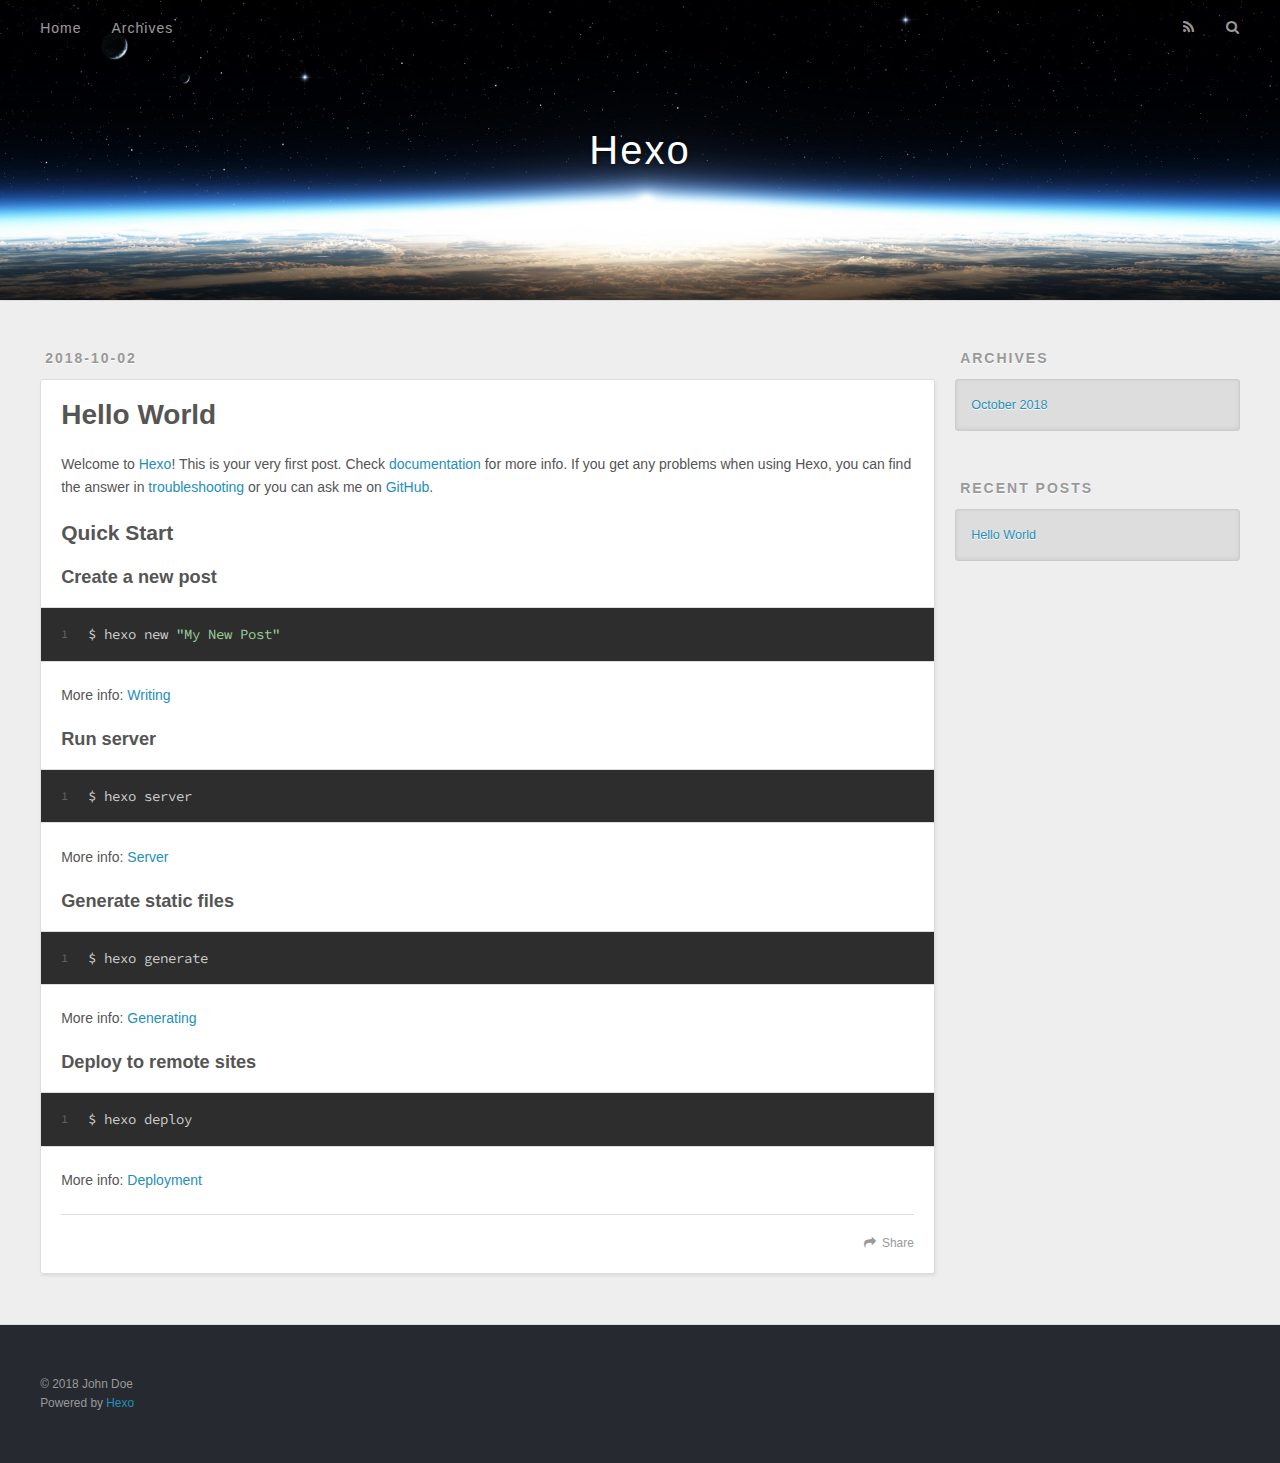
==== index.html @ 344e28cb "Site updated: 2018-10-02 11:54:28" ====
<!DOCTYPE html>
<html>
<head>
  <meta charset="utf-8">
  

  
  <title>Hexo</title>
  <meta name="viewport" content="width=device-width, initial-scale=1, maximum-scale=1">
  <meta property="og:type" content="website">
<meta property="og:title" content="Hexo">
<meta property="og:url" content="http://yoursite.com/index.html">
<meta property="og:site_name" content="Hexo">
<meta property="og:locale" content="default">
<meta name="twitter:card" content="summary">
<meta name="twitter:title" content="Hexo">
  
    <link rel="alternate" href="/atom.xml" title="Hexo" type="application/atom+xml">
  
  
    <link rel="icon" href="/favicon.png">
  
  
    <link href="//fonts.googleapis.com/css?family=Source+Code+Pro" rel="stylesheet" type="text/css">
  
  <link rel="stylesheet" href="/css/style.css">
</head>

<body>
  <div id="container">
    <div id="wrap">
      <header id="header">
  <div id="banner"></div>
  <div id="header-outer" class="outer">
    <div id="header-title" class="inner">
      <h1 id="logo-wrap">
        <a href="/" id="logo">Hexo</a>
      </h1>
      
    </div>
    <div id="header-inner" class="inner">
      <nav id="main-nav">
        <a id="main-nav-toggle" class="nav-icon"></a>
        
          <a class="main-nav-link" href="/">Home</a>
        
          <a class="main-nav-link" href="/archives">Archives</a>
        
      </nav>
      <nav id="sub-nav">
        
          <a id="nav-rss-link" class="nav-icon" href="/atom.xml" title="RSS Feed"></a>
        
        <a id="nav-search-btn" class="nav-icon" title="Search"></a>
      </nav>
      <div id="search-form-wrap">
        <form action="//google.com/search" method="get" accept-charset="UTF-8" class="search-form"><input type="search" name="q" class="search-form-input" placeholder="Search"><button type="submit" class="search-form-submit">&#xF002;</button><input type="hidden" name="sitesearch" value="http://yoursite.com"></form>
      </div>
    </div>
  </div>
</header>
      <div class="outer">
        <section id="main">
  
    <article id="post-hello-world" class="article article-type-post" itemscope itemprop="blogPost">
  <div class="article-meta">
    <a href="/2018/10/02/hello-world/" class="article-date">
  <time datetime="2018-10-02T03:24:22.651Z" itemprop="datePublished">2018-10-02</time>
</a>
    
  </div>
  <div class="article-inner">
    
    
      <header class="article-header">
        
  
    <h1 itemprop="name">
      <a class="article-title" href="/2018/10/02/hello-world/">Hello World</a>
    </h1>
  

      </header>
    
    <div class="article-entry" itemprop="articleBody">
      
        <p>Welcome to <a href="https://hexo.io/" target="_blank" rel="noopener">Hexo</a>! This is your very first post. Check <a href="https://hexo.io/docs/" target="_blank" rel="noopener">documentation</a> for more info. If you get any problems when using Hexo, you can find the answer in <a href="https://hexo.io/docs/troubleshooting.html" target="_blank" rel="noopener">troubleshooting</a> or you can ask me on <a href="https://github.com/hexojs/hexo/issues" target="_blank" rel="noopener">GitHub</a>.</p>
<h2 id="Quick-Start"><a href="#Quick-Start" class="headerlink" title="Quick Start"></a>Quick Start</h2><h3 id="Create-a-new-post"><a href="#Create-a-new-post" class="headerlink" title="Create a new post"></a>Create a new post</h3><figure class="highlight bash"><table><tr><td class="gutter"><pre><span class="line">1</span><br></pre></td><td class="code"><pre><span class="line">$ hexo new <span class="string">"My New Post"</span></span><br></pre></td></tr></table></figure>
<p>More info: <a href="https://hexo.io/docs/writing.html" target="_blank" rel="noopener">Writing</a></p>
<h3 id="Run-server"><a href="#Run-server" class="headerlink" title="Run server"></a>Run server</h3><figure class="highlight bash"><table><tr><td class="gutter"><pre><span class="line">1</span><br></pre></td><td class="code"><pre><span class="line">$ hexo server</span><br></pre></td></tr></table></figure>
<p>More info: <a href="https://hexo.io/docs/server.html" target="_blank" rel="noopener">Server</a></p>
<h3 id="Generate-static-files"><a href="#Generate-static-files" class="headerlink" title="Generate static files"></a>Generate static files</h3><figure class="highlight bash"><table><tr><td class="gutter"><pre><span class="line">1</span><br></pre></td><td class="code"><pre><span class="line">$ hexo generate</span><br></pre></td></tr></table></figure>
<p>More info: <a href="https://hexo.io/docs/generating.html" target="_blank" rel="noopener">Generating</a></p>
<h3 id="Deploy-to-remote-sites"><a href="#Deploy-to-remote-sites" class="headerlink" title="Deploy to remote sites"></a>Deploy to remote sites</h3><figure class="highlight bash"><table><tr><td class="gutter"><pre><span class="line">1</span><br></pre></td><td class="code"><pre><span class="line">$ hexo deploy</span><br></pre></td></tr></table></figure>
<p>More info: <a href="https://hexo.io/docs/deployment.html" target="_blank" rel="noopener">Deployment</a></p>

      
    </div>
    <footer class="article-footer">
      <a data-url="http://yoursite.com/2018/10/02/hello-world/" data-id="cjmr5vf3l0000oovmh909tl4h" class="article-share-link">Share</a>
      
      
    </footer>
  </div>
  
</article>


  


</section>
        
          <aside id="sidebar">
  
    

  
    

  
    
  
    
  <div class="widget-wrap">
    <h3 class="widget-title">Archives</h3>
    <div class="widget">
      <ul class="archive-list"><li class="archive-list-item"><a class="archive-list-link" href="/archives/2018/10/">October 2018</a></li></ul>
    </div>
  </div>


  
    
  <div class="widget-wrap">
    <h3 class="widget-title">Recent Posts</h3>
    <div class="widget">
      <ul>
        
          <li>
            <a href="/2018/10/02/hello-world/">Hello World</a>
          </li>
        
      </ul>
    </div>
  </div>

  
</aside>
        
      </div>
      <footer id="footer">
  
  <div class="outer">
    <div id="footer-info" class="inner">
      &copy; 2018 John Doe<br>
      Powered by <a href="http://hexo.io/" target="_blank">Hexo</a>
    </div>
  </div>
</footer>
    </div>
    <nav id="mobile-nav">
  
    <a href="/" class="mobile-nav-link">Home</a>
  
    <a href="/archives" class="mobile-nav-link">Archives</a>
  
</nav>
    

<script src="//ajax.googleapis.com/ajax/libs/jquery/2.0.3/jquery.min.js"></script>


  <link rel="stylesheet" href="/fancybox/jquery.fancybox.css">
  <script src="/fancybox/jquery.fancybox.pack.js"></script>


<script src="/js/script.js"></script>



  </div>
</body>
</html>
---- css/style.css ----
body {
  width: 100%;
}
body:before,
body:after {
  content: "";
  display: table;
}
body:after {
  clear: both;
}
html,
body,
div,
span,
applet,
object,
iframe,
h1,
h2,
h3,
h4,
h5,
h6,
p,
blockquote,
pre,
a,
abbr,
acronym,
address,
big,
cite,
code,
del,
dfn,
em,
img,
ins,
kbd,
q,
s,
samp,
small,
strike,
strong,
sub,
sup,
tt,
var,
dl,
dt,
dd,
ol,
ul,
li,
fieldset,
form,
label,
legend,
table,
caption,
tbody,
tfoot,
thead,
tr,
th,
td {
  margin: 0;
  padding: 0;
  border: 0;
  outline: 0;
  font-weight: inherit;
  font-style: inherit;
  font-family: inherit;
  font-size: 100%;
  vertical-align: baseline;
}
body {
  line-height: 1;
  color: #000;
  background: #fff;
}
ol,
ul {
  list-style: none;
}
table {
  border-collapse: separate;
  border-spacing: 0;
  vertical-align: middle;
}
caption,
th,
td {
  text-align: left;
  font-weight: normal;
  vertical-align: middle;
}
a img {
  border: none;
}
input,
button {
  margin: 0;
  padding: 0;
}
input::-moz-focus-inner,
button::-moz-focus-inner {
  border: 0;
  padding: 0;
}
@font-face {
  font-family: FontAwesome;
  font-style: normal;
  font-weight: normal;
  src: url("fonts/fontawesome-webfont.eot?v=#4.0.3");
  src: url("fonts/fontawesome-webfont.eot?#iefix&v=#4.0.3") format("embedded-opentype"), url("fonts/fontawesome-webfont.woff?v=#4.0.3") format("woff"), url("fonts/fontawesome-webfont.ttf?v=#4.0.3") format("truetype"), url("fonts/fontawesome-webfont.svg#fontawesomeregular?v=#4.0.3") format("svg");
}
html,
body,
#container {
  height: 100%;
}
body {
  background: #eee;
  font: 14px -apple-system, BlinkMacSystemFont, "Segoe UI", "Roboto", "Oxygen", "Ubuntu", "Cantarell", "Fira Sans", "Droid Sans", "Helvetica Neue", sans-serif;
  -webkit-text-size-adjust: 100%;
}
.outer {
  max-width: 1220px;
  margin: 0 auto;
  padding: 0 20px;
}
.outer:before,
.outer:after {
  content: "";
  display: table;
}
.outer:after {
  clear: both;
}
.inner {
  display: inline;
  float: left;
  width: 98.33333333333333%;
  margin: 0 0.833333333333333%;
}
.left,
.alignleft {
  float: left;
}
.right,
.alignright {
  float: right;
}
.clear {
  clear: both;
}
#container {
  position: relative;
}
.mobile-nav-on {
  overflow: hidden;
}
#wrap {
  height: 100%;
  width: 100%;
  position: absolute;
  top: 0;
  left: 0;
  -webkit-transition: 0.2s ease-out;
  -moz-transition: 0.2s ease-out;
  -ms-transition: 0.2s ease-out;
  transition: 0.2s ease-out;
  z-index: 1;
  background: #eee;
}
.mobile-nav-on #wrap {
  left: 280px;
}
@media screen and (min-width: 768px) {
  #main {
    display: inline;
    float: left;
    width: 73.33333333333333%;
    margin: 0 0.833333333333333%;
  }
}
.article-date,
.article-category-link,
.archive-year,
.widget-title {
  text-decoration: none;
  text-transform: uppercase;
  letter-spacing: 2px;
  color: #999;
  margin-bottom: 1em;
  margin-left: 5px;
  line-height: 1em;
  text-shadow: 0 1px #fff;
  font-weight: bold;
}
.article-inner,
.archive-article-inner {
  background: #fff;
  -webkit-box-shadow: 1px 2px 3px #ddd;
  box-shadow: 1px 2px 3px #ddd;
  border: 1px solid #ddd;
  border-radius: 3px;
}
.article-entry h1,
.widget h1 {
  font-size: 2em;
}
.article-entry h2,
.widget h2 {
  font-size: 1.5em;
}
.article-entry h3,
.widget h3 {
  font-size: 1.3em;
}
.article-entry h4,
.widget h4 {
  font-size: 1.2em;
}
.article-entry h5,
.widget h5 {
  font-size: 1em;
}
.article-entry h6,
.widget h6 {
  font-size: 1em;
  color: #999;
}
.article-entry hr,
.widget hr {
  border: 1px dashed #ddd;
}
.article-entry strong,
.widget strong {
  font-weight: bold;
}
.article-entry em,
.widget em,
.article-entry cite,
.widget cite {
  font-style: italic;
}
.article-entry sup,
.widget sup,
.article-entry sub,
.widget sub {
  font-size: 0.75em;
  line-height: 0;
  position: relative;
  vertical-align: baseline;
}
.article-entry sup,
.widget sup {
  top: -0.5em;
}
.article-entry sub,
.widget sub {
  bottom: -0.2em;
}
.article-entry small,
.widget small {
  font-size: 0.85em;
}
.article-entry acronym,
.widget acronym,
.article-entry abbr,
.widget abbr {
  border-bottom: 1px dotted;
}
.article-entry ul,
.widget ul,
.article-entry ol,
.widget ol,
.article-entry dl,
.widget dl {
  margin: 0 20px;
  line-height: 1.6em;
}
.article-entry ul ul,
.widget ul ul,
.article-entry ol ul,
.widget ol ul,
.article-entry ul ol,
.widget ul ol,
.article-entry ol ol,
.widget ol ol {
  margin-top: 0;
  margin-bottom: 0;
}
.article-entry ul,
.widget ul {
  list-style: disc;
}
.article-entry ol,
.widget ol {
  list-style: decimal;
}
.article-entry dt,
.widget dt {
  font-weight: bold;
}
#header {
  height: 300px;
  position: relative;
  border-bottom: 1px solid #ddd;
}
#header:before,
#header:after {
  content: "";
  position: absolute;
  left: 0;
  right: 0;
  height: 40px;
}
#header:before {
  top: 0;
  background: -webkit-linear-gradient(rgba(0,0,0,0.2), transparent);
  background: -moz-linear-gradient(rgba(0,0,0,0.2), transparent);
  background: -ms-linear-gradient(rgba(0,0,0,0.2), transparent);
  background: linear-gradient(rgba(0,0,0,0.2), transparent);
}
#header:after {
  bottom: 0;
  background: -webkit-linear-gradient(transparent, rgba(0,0,0,0.2));
  background: -moz-linear-gradient(transparent, rgba(0,0,0,0.2));
  background: -ms-linear-gradient(transparent, rgba(0,0,0,0.2));
  background: linear-gradient(transparent, rgba(0,0,0,0.2));
}
#header-outer {
  height: 100%;
  position: relative;
}
#header-inner {
  position: relative;
  overflow: hidden;
}
#banner {
  position: absolute;
  top: 0;
  left: 0;
  width: 100%;
  height: 100%;
  background: url("images/banner.jpg") center #000;
  -webkit-background-size: cover;
  -moz-background-size: cover;
  background-size: cover;
  z-index: -1;
}
#header-title {
  text-align: center;
  height: 40px;
  position: absolute;
  top: 50%;
  left: 0;
  margin-top: -20px;
}
#logo,
#subtitle {
  text-decoration: none;
  color: #fff;
  font-weight: 300;
  text-shadow: 0 1px 4px rgba(0,0,0,0.3);
}
#logo {
  font-size: 40px;
  line-height: 40px;
  letter-spacing: 2px;
}
#subtitle {
  font-size: 16px;
  line-height: 16px;
  letter-spacing: 1px;
}
#subtitle-wrap {
  margin-top: 16px;
}
#main-nav {
  float: left;
  margin-left: -15px;
}
.nav-icon,
.main-nav-link {
  float: left;
  color: #fff;
  opacity: 0.6;
  text-decoration: none;
  text-shadow: 0 1px rgba(0,0,0,0.2);
  -webkit-transition: opacity 0.2s;
  -moz-transition: opacity 0.2s;
  -ms-transition: opacity 0.2s;
  transition: opacity 0.2s;
  display: block;
  padding: 20px 15px;
}
.nav-icon:hover,
.main-nav-link:hover {
  opacity: 1;
}
.nav-icon {
  font-family: FontAwesome;
  text-align: center;
  font-size: 14px;
  width: 14px;
  height: 14px;
  padding: 20px 15px;
  position: relative;
  cursor: pointer;
}
.main-nav-link {
  font-weight: 300;
  letter-spacing: 1px;
}
@media screen and (max-width: 479px) {
  .main-nav-link {
    display: none;
  }
}
#main-nav-toggle {
  display: none;
}
#main-nav-toggle:before {
  content: "\f0c9";
}
@media screen and (max-width: 479px) {
  #main-nav-toggle {
    display: block;
  }
}
#sub-nav {
  float: right;
  margin-right: -15px;
}
#nav-rss-link:before {
  content: "\f09e";
}
#nav-search-btn:before {
  content: "\f002";
}
#search-form-wrap {
  position: absolute;
  top: 15px;
  width: 150px;
  height: 30px;
  right: -150px;
  opacity: 0;
  -webkit-transition: 0.2s ease-out;
  -moz-transition: 0.2s ease-out;
  -ms-transition: 0.2s ease-out;
  transition: 0.2s ease-out;
}
#search-form-wrap.on {
  opacity: 1;
  right: 0;
}
@media screen and (max-width: 479px) {
  #search-form-wrap {
    width: 100%;
    right: -100%;
  }
}
.search-form {
  position: absolute;
  top: 0;
  left: 0;
  right: 0;
  background: #fff;
  padding: 5px 15px;
  border-radius: 15px;
  -webkit-box-shadow: 0 0 10px rgba(0,0,0,0.3);
  box-shadow: 0 0 10px rgba(0,0,0,0.3);
}
.search-form-input {
  border: none;
  background: none;
  color: #555;
  width: 100%;
  font: 13px -apple-system, BlinkMacSystemFont, "Segoe UI", "Roboto", "Oxygen", "Ubuntu", "Cantarell", "Fira Sans", "Droid Sans", "Helvetica Neue", sans-serif;
  outline: none;
}
.search-form-input::-webkit-search-results-decoration,
.search-form-input::-webkit-search-cancel-button {
  -webkit-appearance: none;
}
.search-form-submit {
  position: absolute;
  top: 50%;
  right: 10px;
  margin-top: -7px;
  font: 13px FontAwesome;
  border: none;
  background: none;
  color: #bbb;
  cursor: pointer;
}
.search-form-submit:hover,
.search-form-submit:focus {
  color: #777;
}
.article {
  margin: 50px 0;
}
.article-inner {
  overflow: hidden;
}
.article-meta:before,
.article-meta:after {
  content: "";
  display: table;
}
.article-meta:after {
  clear: both;
}
.article-date {
  float: left;
}
.article-category {
  float: left;
  line-height: 1em;
  color: #ccc;
  text-shadow: 0 1px #fff;
  margin-left: 8px;
}
.article-category:before {
  content: "\2022";
}
.article-category-link {
  margin: 0 12px 1em;
}
.article-header {
  padding: 20px 20px 0;
}
.article-title {
  text-decoration: none;
  font-size: 2em;
  font-weight: bold;
  color: #555;
  line-height: 1.1em;
  -webkit-transition: color 0.2s;
  -moz-transition: color 0.2s;
  -ms-transition: color 0.2s;
  transition: color 0.2s;
}
a.article-title:hover {
  color: #258fb8;
}
.article-entry {
  color: #555;
  padding: 0 20px;
}
.article-entry:before,
.article-entry:after {
  content: "";
  display: table;
}
.article-entry:after {
  clear: both;
}
.article-entry p,
.article-entry table {
  line-height: 1.6em;
  margin: 1.6em 0;
}
.article-entry h1,
.article-entry h2,
.article-entry h3,
.article-entry h4,
.article-entry h5,
.article-entry h6 {
  font-weight: bold;
}
.article-entry h1,
.article-entry h2,
.article-entry h3,
.article-entry h4,
.article-entry h5,
.article-entry h6 {
  line-height: 1.1em;
  margin: 1.1em 0;
}
.article-entry a {
  color: #258fb8;
  text-decoration: none;
}
.article-entry a:hover {
  text-decoration: underline;
}
.article-entry ul,
.article-entry ol,
.article-entry dl {
  margin-top: 1.6em;
  margin-bottom: 1.6em;
}
.article-entry img,
.article-entry video {
  max-width: 100%;
  height: auto;
  display: block;
  margin: auto;
}
.article-entry iframe {
  border: none;
}
.article-entry table {
  width: 100%;
  border-collapse: collapse;
  border-spacing: 0;
}
.article-entry th {
  font-weight: bold;
  border-bottom: 3px solid #ddd;
  padding-bottom: 0.5em;
}
.article-entry td {
  border-bottom: 1px solid #ddd;
  padding: 10px 0;
}
.article-entry blockquote {
  font-family: Georgia, "Times New Roman", serif;
  font-size: 1.4em;
  margin: 1.6em 20px;
  text-align: center;
}
.article-entry blockquote footer {
  font-size: 14px;
  margin: 1.6em 0;
  font-family: -apple-system, BlinkMacSystemFont, "Segoe UI", "Roboto", "Oxygen", "Ubuntu", "Cantarell", "Fira Sans", "Droid Sans", "Helvetica Neue", sans-serif;
}
.article-entry blockquote footer cite:before {
  content: "—";
  padding: 0 0.5em;
}
.article-entry .pullquote {
  text-align: left;
  width: 45%;
  margin: 0;
}
.article-entry .pullquote.left {
  margin-left: 0.5em;
  margin-right: 1em;
}
.article-entry .pullquote.right {
  margin-right: 0.5em;
  margin-left: 1em;
}
.article-entry .caption {
  color: #999;
  display: block;
  font-size: 0.9em;
  margin-top: 0.5em;
  position: relative;
  text-align: center;
}
.article-entry .video-container {
  position: relative;
  padding-top: 56.25%;
  height: 0;
  overflow: hidden;
}
.article-entry .video-container iframe,
.article-entry .video-container object,
.article-entry .video-container embed {
  position: absolute;
  top: 0;
  left: 0;
  width: 100%;
  height: 100%;
  margin-top: 0;
}
.article-more-link a {
  display: inline-block;
  line-height: 1em;
  padding: 6px 15px;
  border-radius: 15px;
  background: #eee;
  color: #999;
  text-shadow: 0 1px #fff;
  text-decoration: none;
}
.article-more-link a:hover {
  background: #258fb8;
  color: #fff;
  text-decoration: none;
  text-shadow: 0 1px #1e7293;
}
.article-footer {
  font-size: 0.85em;
  line-height: 1.6em;
  border-top: 1px solid #ddd;
  padding-top: 1.6em;
  margin: 0 20px 20px;
}
.article-footer:before,
.article-footer:after {
  content: "";
  display: table;
}
.article-footer:after {
  clear: both;
}
.article-footer a {
  color: #999;
  text-decoration: none;
}
.article-footer a:hover {
  color: #555;
}
.article-tag-list-item {
  float: left;
  margin-right: 10px;
}
.article-tag-list-link:before {
  content: "#";
}
.article-comment-link {
  float: right;
}
.article-comment-link:before {
  content: "\f075";
  font-family: FontAwesome;
  padding-right: 8px;
}
.article-share-link {
  cursor: pointer;
  float: right;
  margin-left: 20px;
}
.article-share-link:before {
  content: "\f064";
  font-family: FontAwesome;
  padding-right: 6px;
}
#article-nav {
  position: relative;
}
#article-nav:before,
#article-nav:after {
  content: "";
  display: table;
}
#article-nav:after {
  clear: both;
}
@media screen and (min-width: 768px) {
  #article-nav {
    margin: 50px 0;
  }
  #article-nav:before {
    width: 8px;
    height: 8px;
    position: absolute;
    top: 50%;
    left: 50%;
    margin-top: -4px;
    margin-left: -4px;
    content: "";
    border-radius: 50%;
    background: #ddd;
    -webkit-box-shadow: 0 1px 2px #fff;
    box-shadow: 0 1px 2px #fff;
  }
}
.article-nav-link-wrap {
  text-decoration: none;
  text-shadow: 0 1px #fff;
  color: #999;
  -webkit-box-sizing: border-box;
  -moz-box-sizing: border-box;
  box-sizing: border-box;
  margin-top: 50px;
  text-align: center;
  display: block;
}
.article-nav-link-wrap:hover {
  color: #555;
}
@media screen and (min-width: 768px) {
  .article-nav-link-wrap {
    width: 50%;
    margin-top: 0;
  }
}
@media screen and (min-width: 768px) {
  #article-nav-newer {
    float: left;
    text-align: right;
    padding-right: 20px;
  }
}
@media screen and (min-width: 768px) {
  #article-nav-older {
    float: right;
    text-align: left;
    padding-left: 20px;
  }
}
.article-nav-caption {
  text-transform: uppercase;
  letter-spacing: 2px;
  color: #ddd;
  line-height: 1em;
  font-weight: bold;
}
#article-nav-newer .article-nav-caption {
  margin-right: -2px;
}
.article-nav-title {
  font-size: 0.85em;
  line-height: 1.6em;
  margin-top: 0.5em;
}
.article-share-box {
  position: absolute;
  display: none;
  background: #fff;
  -webkit-box-shadow: 1px 2px 10px rgba(0,0,0,0.2);
  box-shadow: 1px 2px 10px rgba(0,0,0,0.2);
  border-radius: 3px;
  margin-left: -145px;
  overflow: hidden;
  z-index: 1;
}
.article-share-box.on {
  display: block;
}
.article-share-input {
  width: 100%;
  background: none;
  -webkit-box-sizing: border-box;
  -moz-box-sizing: border-box;
  box-sizing: border-box;
  font: 14px -apple-system, BlinkMacSystemFont, "Segoe UI", "Roboto", "Oxygen", "Ubuntu", "Cantarell", "Fira Sans", "Droid Sans", "Helvetica Neue", sans-serif;
  padding: 0 15px;
  color: #555;
  outline: none;
  border: 1px solid #ddd;
  border-radius: 3px 3px 0 0;
  height: 36px;
  line-height: 36px;
}
.article-share-links {
  background: #eee;
}
.article-share-links:before,
.article-share-links:after {
  content: "";
  display: table;
}
.article-share-links:after {
  clear: both;
}
.article-share-twitter,
.article-share-facebook,
.article-share-pinterest,
.article-share-google {
  width: 50px;
  height: 36px;
  display: block;
  float: left;
  position: relative;
  color: #999;
  text-shadow: 0 1px #fff;
}
.article-share-twitter:before,
.article-share-facebook:before,
.article-share-pinterest:before,
.article-share-google:before {
  font-size: 20px;
  font-family: FontAwesome;
  width: 20px;
  height: 20px;
  position: absolute;
  top: 50%;
  left: 50%;
  margin-top: -10px;
  margin-left: -10px;
  text-align: center;
}
.article-share-twitter:hover,
.article-share-facebook:hover,
.article-share-pinterest:hover,
.article-share-google:hover {
  color: #fff;
}
.article-share-twitter:before {
  content: "\f099";
}
.article-share-twitter:hover {
  background: #00aced;
  text-shadow: 0 1px #008abe;
}
.article-share-facebook:before {
  content: "\f09a";
}
.article-share-facebook:hover {
  background: #3b5998;
  text-shadow: 0 1px #2f477a;
}
.article-share-pinterest:before {
  content: "\f0d2";
}
.article-share-pinterest:hover {
  background: #cb2027;
  text-shadow: 0 1px #a21a1f;
}
.article-share-google:before {
  content: "\f0d5";
}
.article-share-google:hover {
  background: #dd4b39;
  text-shadow: 0 1px #be3221;
}
.article-gallery {
  background: #000;
  position: relative;
}
.article-gallery-photos {
  position: relative;
  overflow: hidden;
}
.article-gallery-img {
  display: none;
  max-width: 100%;
}
.article-gallery-img:first-child {
  display: block;
}
.article-gallery-img.loaded {
  position: absolute;
  display: block;
}
.article-gallery-img img {
  display: block;
  max-width: 100%;
  margin: 0 auto;
}
#comments {
  background: #fff;
  -webkit-box-shadow: 1px 2px 3px #ddd;
  box-shadow: 1px 2px 3px #ddd;
  padding: 20px;
  border: 1px solid #ddd;
  border-radius: 3px;
  margin: 50px 0;
}
#comments a {
  color: #258fb8;
}
.archives-wrap {
  margin: 50px 0;
}
.archives:before,
.archives:after {
  content: "";
  display: table;
}
.archives:after {
  clear: both;
}
.archive-year-wrap {
  margin-bottom: 1em;
}
.archives {
  -webkit-column-gap: 10px;
  -moz-column-gap: 10px;
  column-gap: 10px;
}
@media screen and (min-width: 480px) and (max-width: 767px) {
  .archives {
    -webkit-column-count: 2;
    -moz-column-count: 2;
    column-count: 2;
  }
}
@media screen and (min-width: 768px) {
  .archives {
    -webkit-column-count: 3;
    -moz-column-count: 3;
    column-count: 3;
  }
}
.archive-article {
  -webkit-column-break-inside: avoid;
  page-break-inside: avoid;
  overflow: hidden;
  break-inside: avoid-column;
}
.archive-article-inner {
  padding: 10px;
  margin-bottom: 15px;
}
.archive-article-title {
  text-decoration: none;
  font-weight: bold;
  color: #555;
  -webkit-transition: color 0.2s;
  -moz-transition: color 0.2s;
  -ms-transition: color 0.2s;
  transition: color 0.2s;
  line-height: 1.6em;
}
.archive-article-title:hover {
  color: #258fb8;
}
.archive-article-footer {
  margin-top: 1em;
}
.archive-article-date {
  color: #999;
  text-decoration: none;
  font-size: 0.85em;
  line-height: 1em;
  margin-bottom: 0.5em;
  display: block;
}
#page-nav {
  margin: 50px auto;
  background: #fff;
  -webkit-box-shadow: 1px 2px 3px #ddd;
  box-shadow: 1px 2px 3px #ddd;
  border: 1px solid #ddd;
  border-radius: 3px;
  text-align: center;
  color: #999;
  overflow: hidden;
}
#page-nav:before,
#page-nav:after {
  content: "";
  display: table;
}
#page-nav:after {
  clear: both;
}
#page-nav a,
#page-nav span {
  padding: 10px 20px;
  line-height: 1;
  height: 2ex;
}
#page-nav a {
  color: #999;
  text-decoration: none;
}
#page-nav a:hover {
  background: #999;
  color: #fff;
}
#page-nav .prev {
  float: left;
}
#page-nav .next {
  float: right;
}
#page-nav .page-number {
  display: inline-block;
}
@media screen and (max-width: 479px) {
  #page-nav .page-number {
    display: none;
  }
}
#page-nav .current {
  color: #555;
  font-weight: bold;
}
#page-nav .space {
  color: #ddd;
}
#footer {
  background: #262a30;
  padding: 50px 0;
  border-top: 1px solid #ddd;
  color: #999;
}
#footer a {
  color: #258fb8;
  text-decoration: none;
}
#footer a:hover {
  text-decoration: underline;
}
#footer-info {
  line-height: 1.6em;
  font-size: 0.85em;
}
.article-entry pre,
.article-entry .highlight {
  background: #2d2d2d;
  margin: 0 -20px;
  padding: 15px 20px;
  border-style: solid;
  border-color: #ddd;
  border-width: 1px 0;
  overflow: auto;
  color: #ccc;
  line-height: 22.400000000000002px;
}
.article-entry .highlight .gutter pre,
.article-entry .gist .gist-file .gist-data .line-numbers {
  color: #666;
  font-size: 0.85em;
}
.article-entry pre,
.article-entry code {
  font-family: "Source Code Pro", Consolas, Monaco, Menlo, Consolas, monospace;
}
.article-entry code {
  background: #eee;
  text-shadow: 0 1px #fff;
  padding: 0 0.3em;
}
.article-entry pre code {
  background: none;
  text-shadow: none;
  padding: 0;
}
.article-entry .highlight pre {
  border: none;
  margin: 0;
  padding: 0;
}
.article-entry .highlight table {
  margin: 0;
  width: auto;
}
.article-entry .highlight td {
  border: none;
  padding: 0;
}
.article-entry .highlight figcaption {
  font-size: 0.85em;
  color: #999;
  line-height: 1em;
  margin-bottom: 1em;
}
.article-entry .highlight figcaption:before,
.article-entry .highlight figcaption:after {
  content: "";
  display: table;
}
.article-entry .highlight figcaption:after {
  clear: both;
}
.article-entry .highlight figcaption a {
  float: right;
}
.article-entry .highlight .gutter pre {
  text-align: right;
  padding-right: 20px;
}
.article-entry .highlight .line {
  height: 22.400000000000002px;
}
.article-entry .highlight .line.marked {
  background: #515151;
}
.article-entry .gist {
  margin: 0 -20px;
  border-style: solid;
  border-color: #ddd;
  border-width: 1px 0;
  background: #2d2d2d;
  padding: 15px 20px 15px 0;
}
.article-entry .gist .gist-file {
  border: none;
  font-family: "Source Code Pro", Consolas, Monaco, Menlo, Consolas, monospace;
  margin: 0;
}
.article-entry .gist .gist-file .gist-data {
  background: none;
  border: none;
}
.article-entry .gist .gist-file .gist-data .line-numbers {
  background: none;
  border: none;
  padding: 0 20px 0 0;
}
.article-entry .gist .gist-file .gist-data .line-data {
  padding: 0 !important;
}
.article-entry .gist .gist-file .highlight {
  margin: 0;
  padding: 0;
  border: none;
}
.article-entry .gist .gist-file .gist-meta {
  background: #2d2d2d;
  color: #999;
  font: 0.85em -apple-system, BlinkMacSystemFont, "Segoe UI", "Roboto", "Oxygen", "Ubuntu", "Cantarell", "Fira Sans", "Droid Sans", "Helvetica Neue", sans-serif;
  text-shadow: 0 0;
  padding: 0;
  margin-top: 1em;
  margin-left: 20px;
}
.article-entry .gist .gist-file .gist-meta a {
  color: #258fb8;
  font-weight: normal;
}
.article-entry .gist .gist-file .gist-meta a:hover {
  text-decoration: underline;
}
pre .comment,
pre .title {
  color: #999;
}
pre .variable,
pre .attribute,
pre .tag,
pre .regexp,
pre .ruby .constant,
pre .xml .tag .title,
pre .xml .pi,
pre .xml .doctype,
pre .html .doctype,
pre .css .id,
pre .css .class,
pre .css .pseudo {
  color: #f2777a;
}
pre .number,
pre .preprocessor,
pre .built_in,
pre .literal,
pre .params,
pre .constant {
  color: #f99157;
}
pre .class,
pre .ruby .class .title,
pre .css .rules .attribute {
  color: #9c9;
}
pre .string,
pre .value,
pre .inheritance,
pre .header,
pre .ruby .symbol,
pre .xml .cdata {
  color: #9c9;
}
pre .css .hexcolor {
  color: #6cc;
}
pre .function,
pre .python .decorator,
pre .python .title,
pre .ruby .function .title,
pre .ruby .title .keyword,
pre .perl .sub,
pre .javascript .title,
pre .coffeescript .title {
  color: #69c;
}
pre .keyword,
pre .javascript .function {
  color: #c9c;
}
@media screen and (max-width: 479px) {
  #mobile-nav {
    position: absolute;
    top: 0;
    left: 0;
    width: 280px;
    height: 100%;
    background: #191919;
    border-right: 1px solid #fff;
  }
}
@media screen and (max-width: 479px) {
  .mobile-nav-link {
    display: block;
    color: #999;
    text-decoration: none;
    padding: 15px 20px;
    font-weight: bold;
  }
  .mobile-nav-link:hover {
    color: #fff;
  }
}
@media screen and (min-width: 768px) {
  #sidebar {
    display: inline;
    float: left;
    width: 23.333333333333332%;
    margin: 0 0.833333333333333%;
  }
}
.widget-wrap {
  margin: 50px 0;
}
.widget {
  color: #777;
  text-shadow: 0 1px #fff;
  background: #ddd;
  -webkit-box-shadow: 0 -1px 4px #ccc inset;
  box-shadow: 0 -1px 4px #ccc inset;
  border: 1px solid #ccc;
  padding: 15px;
  border-radius: 3px;
}
.widget a {
  color: #258fb8;
  text-decoration: none;
}
.widget a:hover {
  text-decoration: underline;
}
.widget ul ul,
.widget ol ul,
.widget dl ul,
.widget ul ol,
.widget ol ol,
.widget dl ol,
.widget ul dl,
.widget ol dl,
.widget dl dl {
  margin-left: 15px;
  list-style: disc;
}
.widget {
  line-height: 1.6em;
  word-wrap: break-word;
  font-size: 0.9em;
}
.widget ul,
.widget ol {
  list-style: none;
  margin: 0;
}
.widget ul ul,
.widget ol ul,
.widget ul ol,
.widget ol ol {
  margin: 0 20px;
}
.widget ul ul,
.widget ol ul {
  list-style: disc;
}
.widget ul ol,
.widget ol ol {
  list-style: decimal;
}
.category-list-count,
.tag-list-count,
.archive-list-count {
  padding-left: 5px;
  color: #999;
  font-size: 0.85em;
}
.category-list-count:before,
.tag-list-count:before,
.archive-list-count:before {
  content: "(";
}
.category-list-count:after,
.tag-list-count:after,
.archive-list-count:after {
  content: ")";
}
.tagcloud a {
  margin-right: 5px;
  display: inline-block;
}
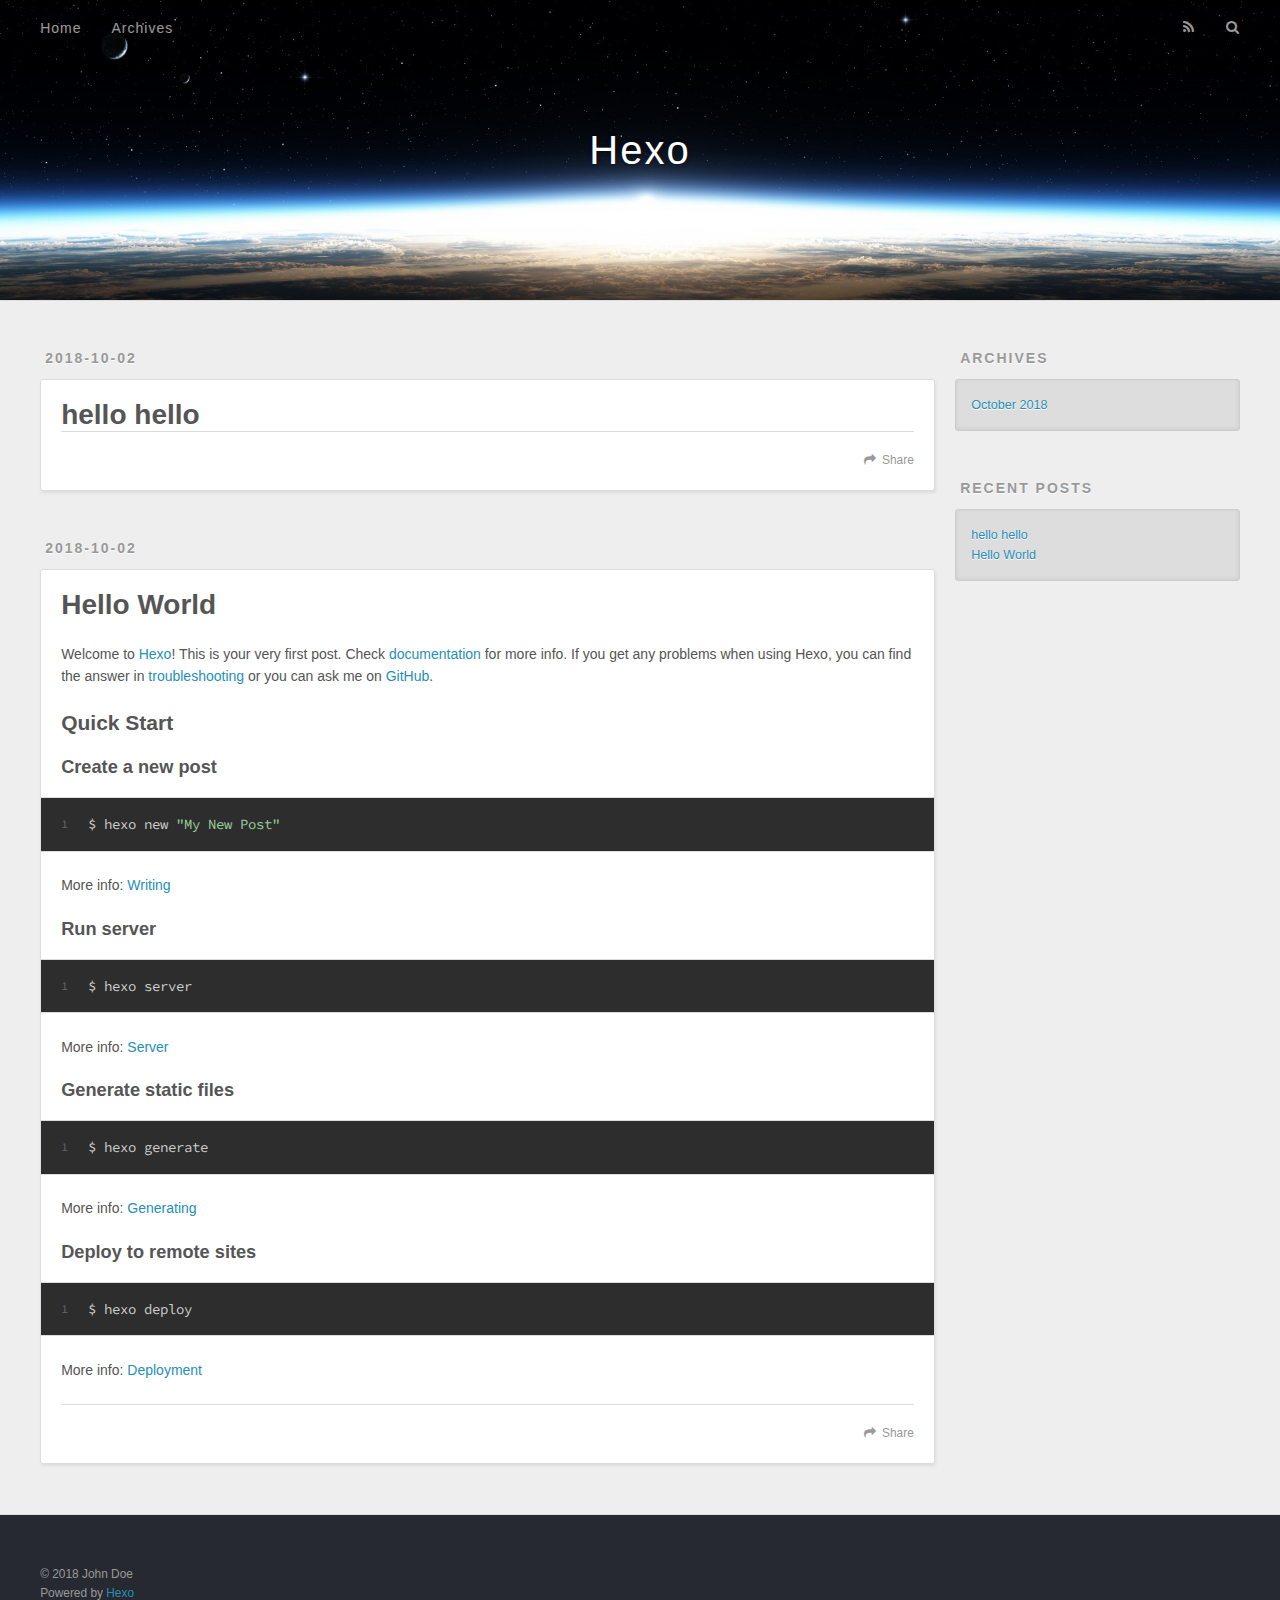
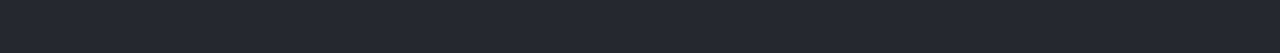
==== commit b7dd09b9: "Site updated: 2018-10-02 12:52:50" ====
--- a/index.html
+++ b/index.html
@@ -62,6 +62,42 @@
       <div class="outer">
         <section id="main">
   
+    <article id="post-hello-hello" class="article article-type-post" itemscope itemprop="blogPost">
+  <div class="article-meta">
+    <a href="/2018/10/02/hello-hello/" class="article-date">
+  <time datetime="2018-10-02T04:49:59.000Z" itemprop="datePublished">2018-10-02</time>
+</a>
+    
+  </div>
+  <div class="article-inner">
+    
+    
+      <header class="article-header">
+        
+  
+    <h1 itemprop="name">
+      <a class="article-title" href="/2018/10/02/hello-hello/">hello hello</a>
+    </h1>
+  
+
+      </header>
+    
+    <div class="article-entry" itemprop="articleBody">
+      
+        
+      
+    </div>
+    <footer class="article-footer">
+      <a data-url="http://yoursite.com/2018/10/02/hello-hello/" data-id="cjmr8y7zt000180vmlr1vgihn" class="article-share-link">Share</a>
+      
+      
+    </footer>
+  </div>
+  
+</article>
+
+
+  
     <article id="post-hello-world" class="article article-type-post" itemscope itemprop="blogPost">
   <div class="article-meta">
     <a href="/2018/10/02/hello-world/" class="article-date">
@@ -97,7 +133,7 @@
       
     </div>
     <footer class="article-footer">
-      <a data-url="http://yoursite.com/2018/10/02/hello-world/" data-id="cjmr5vf3l0000oovmh909tl4h" class="article-share-link">Share</a>
+      <a data-url="http://yoursite.com/2018/10/02/hello-world/" data-id="cjmr8y7zj000080vmzx54wodu" class="article-share-link">Share</a>
       
       
     </footer>
@@ -138,6 +174,10 @@
       <ul>
         
           <li>
+            <a href="/2018/10/02/hello-hello/">hello hello</a>
+          </li>
+        
+          <li>
             <a href="/2018/10/02/hello-world/">Hello World</a>
           </li>
         
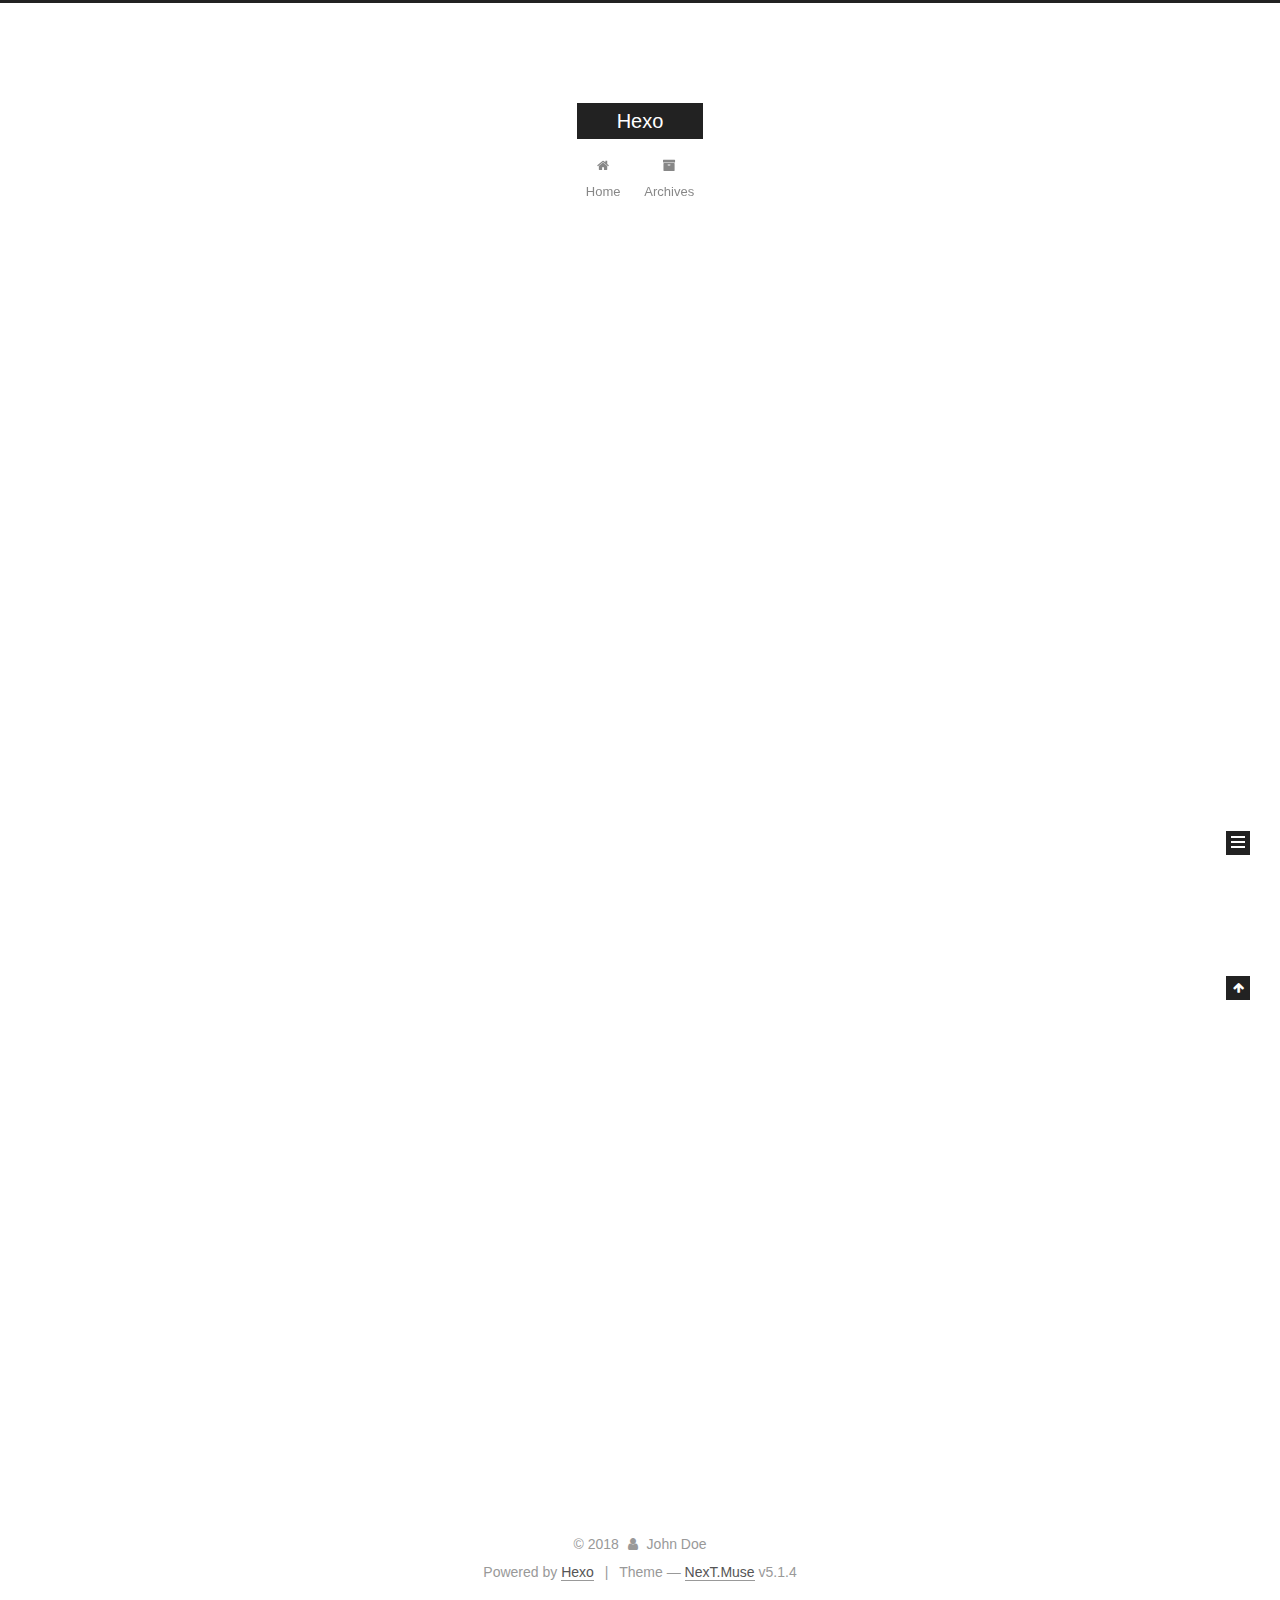
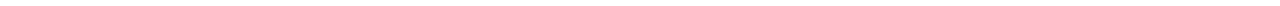
==== commit 31499c22: "Site updated: 2018-10-02 14:13:58" ====
--- a/index.html
+++ b/index.html
@@ -1,126 +1,425 @@
 <!DOCTYPE html>
-<html>
+
+
+
+  
+
+
+<html class="theme-next muse use-motion" lang="">
 <head>
-  <meta charset="utf-8">
-  
-
-  
-  <title>Hexo</title>
-  <meta name="viewport" content="width=device-width, initial-scale=1, maximum-scale=1">
-  <meta property="og:type" content="website">
+  <meta charset="UTF-8"/>
+<meta http-equiv="X-UA-Compatible" content="IE=edge" />
+<meta name="viewport" content="width=device-width, initial-scale=1, maximum-scale=1"/>
+<meta name="theme-color" content="#222">
+
+
+
+
+
+
+
+
+
+<meta http-equiv="Cache-Control" content="no-transform" />
+<meta http-equiv="Cache-Control" content="no-siteapp" />
+
+
+
+
+
+
+
+
+
+
+
+
+
+
+
+
+  
+  
+  <link href="/lib/fancybox/source/jquery.fancybox.css?v=2.1.5" rel="stylesheet" type="text/css" />
+
+
+
+
+
+
+
+<link href="/lib/font-awesome/css/font-awesome.min.css?v=4.6.2" rel="stylesheet" type="text/css" />
+
+<link href="/css/main.css?v=5.1.4" rel="stylesheet" type="text/css" />
+
+
+  <link rel="apple-touch-icon" sizes="180x180" href="/images/apple-touch-icon-next.png?v=5.1.4">
+
+
+  <link rel="icon" type="image/png" sizes="32x32" href="/images/favicon-32x32-next.png?v=5.1.4">
+
+
+  <link rel="icon" type="image/png" sizes="16x16" href="/images/favicon-16x16-next.png?v=5.1.4">
+
+
+  <link rel="mask-icon" href="/images/logo.svg?v=5.1.4" color="#222">
+
+
+
+
+
+  <meta name="keywords" content="Hexo, NexT" />
+
+
+
+
+
+
+
+
+
+
+<meta property="og:type" content="website">
 <meta property="og:title" content="Hexo">
 <meta property="og:url" content="http://yoursite.com/index.html">
 <meta property="og:site_name" content="Hexo">
 <meta property="og:locale" content="default">
 <meta name="twitter:card" content="summary">
 <meta name="twitter:title" content="Hexo">
-  
-    <link rel="alternate" href="/atom.xml" title="Hexo" type="application/atom+xml">
-  
-  
-    <link rel="icon" href="/favicon.png">
-  
-  
-    <link href="//fonts.googleapis.com/css?family=Source+Code+Pro" rel="stylesheet" type="text/css">
-  
-  <link rel="stylesheet" href="/css/style.css">
+
+
+
+<script type="text/javascript" id="hexo.configurations">
+  var NexT = window.NexT || {};
+  var CONFIG = {
+    root: '/',
+    scheme: 'Muse',
+    version: '5.1.4',
+    sidebar: {"position":"left","display":"post","offset":12,"b2t":false,"scrollpercent":false,"onmobile":false},
+    fancybox: true,
+    tabs: true,
+    motion: {"enable":true,"async":false,"transition":{"post_block":"fadeIn","post_header":"slideDownIn","post_body":"slideDownIn","coll_header":"slideLeftIn","sidebar":"slideUpIn"}},
+    duoshuo: {
+      userId: '0',
+      author: 'Author'
+    },
+    algolia: {
+      applicationID: '',
+      apiKey: '',
+      indexName: '',
+      hits: {"per_page":10},
+      labels: {"input_placeholder":"Search for Posts","hits_empty":"We didn't find any results for the search: ${query}","hits_stats":"${hits} results found in ${time} ms"}
+    }
+  };
+</script>
+
+
+
+  <link rel="canonical" href="http://yoursite.com/"/>
+
+
+
+
+
+  <title>Hexo</title>
+  
+
+
+
+
+
+
+
+
 </head>
 
-<body>
-  <div id="container">
-    <div id="wrap">
-      <header id="header">
-  <div id="banner"></div>
-  <div id="header-outer" class="outer">
-    <div id="header-title" class="inner">
-      <h1 id="logo-wrap">
-        <a href="/" id="logo">Hexo</a>
-      </h1>
-      
+<body itemscope itemtype="http://schema.org/WebPage" lang="default">
+
+  
+  
+    
+  
+
+  <div class="container sidebar-position-left 
+  page-home">
+    <div class="headband"></div>
+
+    <header id="header" class="header" itemscope itemtype="http://schema.org/WPHeader">
+      <div class="header-inner"><div class="site-brand-wrapper">
+  <div class="site-meta ">
+    
+
+    <div class="custom-logo-site-title">
+      <a href="/"  class="brand" rel="start">
+        <span class="logo-line-before"><i></i></span>
+        <span class="site-title">Hexo</span>
+        <span class="logo-line-after"><i></i></span>
+      </a>
     </div>
-    <div id="header-inner" class="inner">
-      <nav id="main-nav">
-        <a id="main-nav-toggle" class="nav-icon"></a>
-        
-          <a class="main-nav-link" href="/">Home</a>
-        
-          <a class="main-nav-link" href="/archives">Archives</a>
-        
-      </nav>
-      <nav id="sub-nav">
-        
-          <a id="nav-rss-link" class="nav-icon" href="/atom.xml" title="RSS Feed"></a>
-        
-        <a id="nav-search-btn" class="nav-icon" title="Search"></a>
-      </nav>
-      <div id="search-form-wrap">
-        <form action="//google.com/search" method="get" accept-charset="UTF-8" class="search-form"><input type="search" name="q" class="search-form-input" placeholder="Search"><button type="submit" class="search-form-submit">&#xF002;</button><input type="hidden" name="sitesearch" value="http://yoursite.com"></form>
-      </div>
+      
+        <p class="site-subtitle"></p>
+      
+  </div>
+
+  <div class="site-nav-toggle">
+    <button>
+      <span class="btn-bar"></span>
+      <span class="btn-bar"></span>
+      <span class="btn-bar"></span>
+    </button>
+  </div>
+</div>
+
+<nav class="site-nav">
+  
+
+  
+    <ul id="menu" class="menu">
+      
+        
+        <li class="menu-item menu-item-home">
+          <a href="/" rel="section">
+            
+              <i class="menu-item-icon fa fa-fw fa-home"></i> <br />
+            
+            Home
+          </a>
+        </li>
+      
+        
+        <li class="menu-item menu-item-archives">
+          <a href="/archives/" rel="section">
+            
+              <i class="menu-item-icon fa fa-fw fa-archive"></i> <br />
+            
+            Archives
+          </a>
+        </li>
+      
+
+      
+    </ul>
+  
+
+  
+</nav>
+
+
+
+ </div>
+    </header>
+
+    <main id="main" class="main">
+      <div class="main-inner">
+        <div class="content-wrap">
+          <div id="content" class="content">
+            
+  <section id="posts" class="posts-expand">
+    
+      
+
+  
+
+  
+  
+  
+
+  <article class="post post-type-normal" itemscope itemtype="http://schema.org/Article">
+  
+  
+  
+  <div class="post-block">
+    <link itemprop="mainEntityOfPage" href="http://yoursite.com/2018/10/02/hello-hello/">
+
+    <span hidden itemprop="author" itemscope itemtype="http://schema.org/Person">
+      <meta itemprop="name" content="John Doe">
+      <meta itemprop="description" content="">
+      <meta itemprop="image" content="/images/avatar.gif">
+    </span>
+
+    <span hidden itemprop="publisher" itemscope itemtype="http://schema.org/Organization">
+      <meta itemprop="name" content="Hexo">
+    </span>
+
+    
+      <header class="post-header">
+
+        
+        
+          <h1 class="post-title" itemprop="name headline">
+                
+                <a class="post-title-link" href="/2018/10/02/hello-hello/" itemprop="url">hello hello</a></h1>
+        
+
+        <div class="post-meta">
+          <span class="post-time">
+            
+              <span class="post-meta-item-icon">
+                <i class="fa fa-calendar-o"></i>
+              </span>
+              
+                <span class="post-meta-item-text">Posted on</span>
+              
+              <time title="Post created" itemprop="dateCreated datePublished" datetime="2018-10-02T12:49:59+08:00">
+                2018-10-02
+              </time>
+            
+
+            
+
+            
+          </span>
+
+          
+
+          
+            
+          
+
+          
+          
+
+          
+
+          
+
+          
+
+        </div>
+      </header>
+    
+
+    
+    
+    
+    <div class="post-body" itemprop="articleBody">
+
+      
+      
+
+      
+        
+          
+            
+          
+        
+      
     </div>
-  </div>
-</header>
-      <div class="outer">
-        <section id="main">
-  
-    <article id="post-hello-hello" class="article article-type-post" itemscope itemprop="blogPost">
-  <div class="article-meta">
-    <a href="/2018/10/02/hello-hello/" class="article-date">
-  <time datetime="2018-10-02T04:49:59.000Z" itemprop="datePublished">2018-10-02</time>
-</a>
-    
-  </div>
-  <div class="article-inner">
-    
-    
-      <header class="article-header">
-        
-  
-    <h1 itemprop="name">
-      <a class="article-title" href="/2018/10/02/hello-hello/">hello hello</a>
-    </h1>
-  
-
-      </header>
-    
-    <div class="article-entry" itemprop="articleBody">
-      
-        
-      
-    </div>
-    <footer class="article-footer">
-      <a data-url="http://yoursite.com/2018/10/02/hello-hello/" data-id="cjmr8y7zt000180vmlr1vgihn" class="article-share-link">Share</a>
-      
+    
+    
+    
+
+    
+
+    
+
+    
+
+    <footer class="post-footer">
+      
+
+      
+
+      
+
+      
+      
+        <div class="post-eof"></div>
       
     </footer>
   </div>
   
-</article>
-
-
-  
-    <article id="post-hello-world" class="article article-type-post" itemscope itemprop="blogPost">
-  <div class="article-meta">
-    <a href="/2018/10/02/hello-world/" class="article-date">
-  <time datetime="2018-10-02T03:24:22.651Z" itemprop="datePublished">2018-10-02</time>
-</a>
-    
-  </div>
-  <div class="article-inner">
-    
-    
-      <header class="article-header">
-        
-  
-    <h1 itemprop="name">
-      <a class="article-title" href="/2018/10/02/hello-world/">Hello World</a>
-    </h1>
-  
-
+  
+  
+  </article>
+
+
+    
+      
+
+  
+
+  
+  
+  
+
+  <article class="post post-type-normal" itemscope itemtype="http://schema.org/Article">
+  
+  
+  
+  <div class="post-block">
+    <link itemprop="mainEntityOfPage" href="http://yoursite.com/2018/10/02/hello-world/">
+
+    <span hidden itemprop="author" itemscope itemtype="http://schema.org/Person">
+      <meta itemprop="name" content="John Doe">
+      <meta itemprop="description" content="">
+      <meta itemprop="image" content="/images/avatar.gif">
+    </span>
+
+    <span hidden itemprop="publisher" itemscope itemtype="http://schema.org/Organization">
+      <meta itemprop="name" content="Hexo">
+    </span>
+
+    
+      <header class="post-header">
+
+        
+        
+          <h1 class="post-title" itemprop="name headline">
+                
+                <a class="post-title-link" href="/2018/10/02/hello-world/" itemprop="url">Hello World</a></h1>
+        
+
+        <div class="post-meta">
+          <span class="post-time">
+            
+              <span class="post-meta-item-icon">
+                <i class="fa fa-calendar-o"></i>
+              </span>
+              
+                <span class="post-meta-item-text">Posted on</span>
+              
+              <time title="Post created" itemprop="dateCreated datePublished" datetime="2018-10-02T11:24:22+08:00">
+                2018-10-02
+              </time>
+            
+
+            
+
+            
+          </span>
+
+          
+
+          
+            
+          
+
+          
+          
+
+          
+
+          
+
+          
+
+        </div>
       </header>
     
-    <div class="article-entry" itemprop="articleBody">
-      
-        <p>Welcome to <a href="https://hexo.io/" target="_blank" rel="noopener">Hexo</a>! This is your very first post. Check <a href="https://hexo.io/docs/" target="_blank" rel="noopener">documentation</a> for more info. If you get any problems when using Hexo, you can find the answer in <a href="https://hexo.io/docs/troubleshooting.html" target="_blank" rel="noopener">troubleshooting</a> or you can ask me on <a href="https://github.com/hexojs/hexo/issues" target="_blank" rel="noopener">GitHub</a>.</p>
+
+    
+    
+    
+    <div class="post-body" itemprop="articleBody">
+
+      
+      
+
+      
+        
+          
+            <p>Welcome to <a href="https://hexo.io/" target="_blank" rel="noopener">Hexo</a>! This is your very first post. Check <a href="https://hexo.io/docs/" target="_blank" rel="noopener">documentation</a> for more info. If you get any problems when using Hexo, you can find the answer in <a href="https://hexo.io/docs/troubleshooting.html" target="_blank" rel="noopener">troubleshooting</a> or you can ask me on <a href="https://github.com/hexojs/hexo/issues" target="_blank" rel="noopener">GitHub</a>.</p>
 <h2 id="Quick-Start"><a href="#Quick-Start" class="headerlink" title="Quick Start"></a>Quick Start</h2><h3 id="Create-a-new-post"><a href="#Create-a-new-post" class="headerlink" title="Create a new post"></a>Create a new post</h3><figure class="highlight bash"><table><tr><td class="gutter"><pre><span class="line">1</span><br></pre></td><td class="code"><pre><span class="line">$ hexo new <span class="string">"My New Post"</span></span><br></pre></td></tr></table></figure>
 <p>More info: <a href="https://hexo.io/docs/writing.html" target="_blank" rel="noopener">Writing</a></p>
 <h3 id="Run-server"><a href="#Run-server" class="headerlink" title="Run server"></a>Run server</h3><figure class="highlight bash"><table><tr><td class="gutter"><pre><span class="line">1</span><br></pre></td><td class="code"><pre><span class="line">$ hexo server</span><br></pre></td></tr></table></figure>
@@ -130,95 +429,307 @@
 <h3 id="Deploy-to-remote-sites"><a href="#Deploy-to-remote-sites" class="headerlink" title="Deploy to remote sites"></a>Deploy to remote sites</h3><figure class="highlight bash"><table><tr><td class="gutter"><pre><span class="line">1</span><br></pre></td><td class="code"><pre><span class="line">$ hexo deploy</span><br></pre></td></tr></table></figure>
 <p>More info: <a href="https://hexo.io/docs/deployment.html" target="_blank" rel="noopener">Deployment</a></p>
 
+          
+        
       
     </div>
-    <footer class="article-footer">
-      <a data-url="http://yoursite.com/2018/10/02/hello-world/" data-id="cjmr8y7zj000080vmzx54wodu" class="article-share-link">Share</a>
-      
+    
+    
+    
+
+    
+
+    
+
+    
+
+    <footer class="post-footer">
+      
+
+      
+
+      
+
+      
+      
+        <div class="post-eof"></div>
       
     </footer>
   </div>
   
-</article>
-
-
-  
-
-
-</section>
-        
-          <aside id="sidebar">
-  
-    
-
-  
-    
-
-  
-    
-  
-    
-  <div class="widget-wrap">
-    <h3 class="widget-title">Archives</h3>
-    <div class="widget">
-      <ul class="archive-list"><li class="archive-list-item"><a class="archive-list-link" href="/archives/2018/10/">October 2018</a></li></ul>
+  
+  
+  </article>
+
+
+    
+  </section>
+
+  
+
+
+          </div>
+          
+
+
+          
+
+        </div>
+        
+          
+  
+  <div class="sidebar-toggle">
+    <div class="sidebar-toggle-line-wrap">
+      <span class="sidebar-toggle-line sidebar-toggle-line-first"></span>
+      <span class="sidebar-toggle-line sidebar-toggle-line-middle"></span>
+      <span class="sidebar-toggle-line sidebar-toggle-line-last"></span>
     </div>
   </div>
 
-
-  
-    
-  <div class="widget-wrap">
-    <h3 class="widget-title">Recent Posts</h3>
-    <div class="widget">
-      <ul>
-        
-          <li>
-            <a href="/2018/10/02/hello-hello/">hello hello</a>
-          </li>
-        
-          <li>
-            <a href="/2018/10/02/hello-world/">Hello World</a>
-          </li>
-        
-      </ul>
+  <aside id="sidebar" class="sidebar">
+    
+    <div class="sidebar-inner">
+
+      
+
+      
+
+      <section class="site-overview-wrap sidebar-panel sidebar-panel-active">
+        <div class="site-overview">
+          <div class="site-author motion-element" itemprop="author" itemscope itemtype="http://schema.org/Person">
+            
+              <p class="site-author-name" itemprop="name">John Doe</p>
+              <p class="site-description motion-element" itemprop="description"></p>
+          </div>
+
+          <nav class="site-state motion-element">
+
+            
+              <div class="site-state-item site-state-posts">
+              
+                <a href="/archives/">
+              
+                  <span class="site-state-item-count">2</span>
+                  <span class="site-state-item-name">posts</span>
+                </a>
+              </div>
+            
+
+            
+
+            
+
+          </nav>
+
+          
+
+          
+
+          
+          
+
+          
+          
+
+          
+
+        </div>
+      </section>
+
+      
+
+      
+
     </div>
+  </aside>
+
+
+        
+      </div>
+    </main>
+
+    <footer id="footer" class="footer">
+      <div class="footer-inner">
+        <div class="copyright">&copy; <span itemprop="copyrightYear">2018</span>
+  <span class="with-love">
+    <i class="fa fa-user"></i>
+  </span>
+  <span class="author" itemprop="copyrightHolder">John Doe</span>
+
+  
+</div>
+
+
+  <div class="powered-by">Powered by <a class="theme-link" target="_blank" href="https://hexo.io">Hexo</a></div>
+
+
+
+  <span class="post-meta-divider">|</span>
+
+
+
+  <div class="theme-info">Theme &mdash; <a class="theme-link" target="_blank" href="https://github.com/iissnan/hexo-theme-next">NexT.Muse</a> v5.1.4</div>
+
+
+
+
+        
+
+
+
+
+
+
+
+        
+      </div>
+    </footer>
+
+    
+      <div class="back-to-top">
+        <i class="fa fa-arrow-up"></i>
+        
+      </div>
+    
+
+    
+
   </div>
 
   
-</aside>
-        
-      </div>
-      <footer id="footer">
-  
-  <div class="outer">
-    <div id="footer-info" class="inner">
-      &copy; 2018 John Doe<br>
-      Powered by <a href="http://hexo.io/" target="_blank">Hexo</a>
-    </div>
-  </div>
-</footer>
-    </div>
-    <nav id="mobile-nav">
-  
-    <a href="/" class="mobile-nav-link">Home</a>
-  
-    <a href="/archives" class="mobile-nav-link">Archives</a>
-  
-</nav>
-    
-
-<script src="//ajax.googleapis.com/ajax/libs/jquery/2.0.3/jquery.min.js"></script>
-
-
-  <link rel="stylesheet" href="/fancybox/jquery.fancybox.css">
-  <script src="/fancybox/jquery.fancybox.pack.js"></script>
-
-
-<script src="/js/script.js"></script>
-
-
-
-  </div>
+
+<script type="text/javascript">
+  if (Object.prototype.toString.call(window.Promise) !== '[object Function]') {
+    window.Promise = null;
+  }
+</script>
+
+
+
+
+
+
+
+
+
+  
+
+
+
+
+
+
+
+
+
+
+
+
+  
+  
+    <script type="text/javascript" src="/lib/jquery/index.js?v=2.1.3"></script>
+  
+
+  
+  
+    <script type="text/javascript" src="/lib/fastclick/lib/fastclick.min.js?v=1.0.6"></script>
+  
+
+  
+  
+    <script type="text/javascript" src="/lib/jquery_lazyload/jquery.lazyload.js?v=1.9.7"></script>
+  
+
+  
+  
+    <script type="text/javascript" src="/lib/velocity/velocity.min.js?v=1.2.1"></script>
+  
+
+  
+  
+    <script type="text/javascript" src="/lib/velocity/velocity.ui.min.js?v=1.2.1"></script>
+  
+
+  
+  
+    <script type="text/javascript" src="/lib/fancybox/source/jquery.fancybox.pack.js?v=2.1.5"></script>
+  
+
+
+  
+
+
+  <script type="text/javascript" src="/js/src/utils.js?v=5.1.4"></script>
+
+  <script type="text/javascript" src="/js/src/motion.js?v=5.1.4"></script>
+
+
+
+  
+  
+
+  
+
+  
+
+
+  <script type="text/javascript" src="/js/src/bootstrap.js?v=5.1.4"></script>
+
+
+
+  
+
+
+  
+
+
+
+
+	
+
+
+
+
+
+  
+
+
+
+
+
+  
+
+
+
+
+
+
+
+
+
+
+
+
+  
+
+
+
+
+
+  
+
+  
+
+  
+
+  
+  
+
+  
+
+  
+
+  
+
 </body>
-</html>+</html>
--- a/css/main.css
+++ b/css/main.css
@@ -0,0 +1,2662 @@
+/* normalize.css v3.0.2 | MIT License | git.io/normalize */
+html {
+  font-family: sans-serif; /* 1 */
+  -ms-text-size-adjust: 100%; /* 2 */
+  -webkit-text-size-adjust: 100%; /* 2 */
+}
+body {
+  margin: 0;
+}
+article,
+aside,
+details,
+figcaption,
+figure,
+footer,
+header,
+hgroup,
+main,
+menu,
+nav,
+section,
+summary {
+  display: block;
+}
+audio,
+canvas,
+progress,
+video {
+  display: inline-block; /* 1 */
+  vertical-align: baseline; /* 2 */
+}
+audio:not([controls]) {
+  display: none;
+  height: 0;
+}
+[hidden],
+template {
+  display: none;
+}
+a {
+  background-color: transparent;
+}
+a:active,
+a:hover {
+  outline: 0;
+}
+abbr[title] {
+  border-bottom: 1px dotted;
+}
+b,
+strong {
+  font-weight: bold;
+}
+dfn {
+  font-style: italic;
+}
+h1 {
+  font-size: 2em;
+  margin: 0.67em 0;
+}
+mark {
+  background: #ff0;
+  color: #000;
+}
+small {
+  font-size: 80%;
+}
+sub,
+sup {
+  font-size: 75%;
+  line-height: 0;
+  position: relative;
+  vertical-align: baseline;
+}
+sup {
+  top: -0.5em;
+}
+sub {
+  bottom: -0.25em;
+}
+img {
+  border: 0;
+}
+svg:not(:root) {
+  overflow: hidden;
+}
+figure {
+  margin: 1em 40px;
+}
+hr {
+  -moz-box-sizing: content-box;
+  box-sizing: content-box;
+  height: 0;
+}
+pre {
+  overflow: auto;
+}
+code,
+kbd,
+pre,
+samp {
+  font-family: monospace, monospace;
+  font-size: 1em;
+}
+button,
+input,
+optgroup,
+select,
+textarea {
+  color: inherit; /* 1 */
+  font: inherit; /* 2 */
+  margin: 0; /* 3 */
+}
+button {
+  overflow: visible;
+}
+button,
+select {
+  text-transform: none;
+}
+button,
+html input[type="button"],
+input[type="reset"],
+input[type="submit"] {
+  -webkit-appearance: button; /* 2 */
+  cursor: pointer; /* 3 */
+}
+button[disabled],
+html input[disabled] {
+  cursor: default;
+}
+button::-moz-focus-inner,
+input::-moz-focus-inner {
+  border: 0;
+  padding: 0;
+}
+input {
+  line-height: normal;
+}
+input[type="checkbox"],
+input[type="radio"] {
+  box-sizing: border-box; /* 1 */
+  padding: 0; /* 2 */
+}
+input[type="number"]::-webkit-inner-spin-button,
+input[type="number"]::-webkit-outer-spin-button {
+  height: auto;
+}
+input[type="search"] {
+  -webkit-appearance: textfield; /* 1 */
+  -moz-box-sizing: content-box;
+  -webkit-box-sizing: content-box; /* 2 */
+  box-sizing: content-box;
+}
+input[type="search"]::-webkit-search-cancel-button,
+input[type="search"]::-webkit-search-decoration {
+  -webkit-appearance: none;
+}
+fieldset {
+  border: 1px solid #c0c0c0;
+  margin: 0 2px;
+  padding: 0.35em 0.625em 0.75em;
+}
+legend {
+  border: 0; /* 1 */
+  padding: 0; /* 2 */
+}
+textarea {
+  overflow: auto;
+}
+optgroup {
+  font-weight: bold;
+}
+table {
+  border-collapse: collapse;
+  border-spacing: 0;
+}
+td,
+th {
+  padding: 0;
+}
+::selection {
+  background: #262a30;
+  color: #fff;
+}
+body {
+  position: relative;
+  font-family: 'Lato', "PingFang SC", "Microsoft YaHei", sans-serif;
+  font-size: 14px;
+  line-height: 2;
+  color: #555;
+  background: #fff;
+}
+@media (max-width: 767px) {
+  body {
+    padding-right: 0 !important;
+  }
+}
+@media (min-width: 768px) and (max-width: 991px) {
+  body {
+    padding-right: 0 !important;
+  }
+}
+@media (min-width: 1600px) {
+  body {
+    font-size: 16px;
+  }
+}
+h1,
+h2,
+h3,
+h4,
+h5,
+h6 {
+  margin: 0;
+  padding: 0;
+  font-weight: bold;
+  line-height: 1.5;
+  font-family: 'Lato', "PingFang SC", "Microsoft YaHei", sans-serif;
+}
+h2,
+h3,
+h4,
+h5,
+h6 {
+  margin: 20px 0 15px;
+}
+h1 {
+  font-size: 22px;
+}
+@media (max-width: 767px) {
+  h1 {
+    font-size: 18px;
+  }
+}
+h2 {
+  font-size: 20px;
+}
+@media (max-width: 767px) {
+  h2 {
+    font-size: 16px;
+  }
+}
+h3 {
+  font-size: 18px;
+}
+@media (max-width: 767px) {
+  h3 {
+    font-size: 14px;
+  }
+}
+h4 {
+  font-size: 16px;
+}
+@media (max-width: 767px) {
+  h4 {
+    font-size: 12px;
+  }
+}
+h5 {
+  font-size: 14px;
+}
+@media (max-width: 767px) {
+  h5 {
+    font-size: 10px;
+  }
+}
+h6 {
+  font-size: 12px;
+}
+@media (max-width: 767px) {
+  h6 {
+    font-size: 8px;
+  }
+}
+p {
+  margin: 0 0 20px 0;
+}
+a {
+  color: #555;
+  text-decoration: none;
+  outline: none;
+  border-bottom: 1px solid #999;
+  word-wrap: break-word;
+}
+a:hover {
+  color: #222;
+  border-bottom-color: #222;
+}
+blockquote {
+  margin: 0;
+  padding: 0;
+}
+img {
+  display: block;
+  margin: auto;
+  max-width: 100%;
+  height: auto;
+}
+hr {
+  margin: 40px 0;
+  height: 3px;
+  border: none;
+  background-color: #ddd;
+  background-image: repeating-linear-gradient(-45deg, #fff, #fff 4px, transparent 4px, transparent 8px);
+}
+blockquote {
+  padding: 0 15px;
+  color: #666;
+  border-left: 4px solid #ddd;
+}
+blockquote cite::before {
+  content: "-";
+  padding: 0 5px;
+}
+dt {
+  font-weight: 700;
+}
+dd {
+  margin: 0;
+  padding: 0;
+}
+kbd {
+  border: 1px solid #ccc;
+  border-radius: 0.2em;
+  box-shadow: 0.1em 0.1em 0.2em rgba(0,0,0,0.1);
+  background-color: #f9f9f9;
+  font-family: inherit;
+  background-image: -webkit-linear-gradient(top, #eee, #fff, #eee);
+  padding: 0.1em 0.3em;
+  white-space: nowrap;
+}
+.text-left {
+  text-align: left;
+}
+.text-center {
+  text-align: center;
+}
+.text-right {
+  text-align: right;
+}
+.text-justify {
+  text-align: justify;
+}
+.text-nowrap {
+  white-space: nowrap;
+}
+.text-lowercase {
+  text-transform: lowercase;
+}
+.text-uppercase {
+  text-transform: uppercase;
+}
+.text-capitalize {
+  text-transform: capitalize;
+}
+.center-block {
+  display: block;
+  margin-left: auto;
+  margin-right: auto;
+}
+.clearfix:before,
+.clearfix:after {
+  content: " ";
+  display: table;
+}
+.clearfix:after {
+  clear: both;
+}
+.pullquote {
+  width: 45%;
+}
+.pullquote.left {
+  float: left;
+  margin-left: 5px;
+  margin-right: 10px;
+}
+.pullquote.right {
+  float: right;
+  margin-left: 10px;
+  margin-right: 5px;
+}
+.affix.affix.affix {
+  position: fixed;
+}
+.translation {
+  margin-top: -20px;
+  font-size: 14px;
+  color: #999;
+}
+.scrollbar-measure {
+  width: 100px;
+  height: 100px;
+  overflow: scroll;
+  position: absolute;
+  top: -9999px;
+}
+.use-motion .motion-element {
+  opacity: 0;
+}
+table {
+  margin: 20px 0;
+  width: 100%;
+  border-collapse: collapse;
+  border-spacing: 0;
+  border: 1px solid #ddd;
+  font-size: 14px;
+  table-layout: fixed;
+  word-wrap: break-all;
+}
+table>tbody>tr:nth-of-type(odd) {
+  background-color: #f9f9f9;
+}
+table>tbody>tr:hover {
+  background-color: #f5f5f5;
+}
+caption,
+th,
+td {
+  padding: 8px;
+  text-align: left;
+  vertical-align: middle;
+  font-weight: normal;
+}
+th,
+td {
+  border-bottom: 3px solid #ddd;
+  border-right: 1px solid #eee;
+}
+th {
+  padding-bottom: 10px;
+  font-weight: 700;
+}
+td {
+  border-bottom-width: 1px;
+}
+html,
+body {
+  height: 100%;
+}
+.container {
+  position: relative;
+  min-height: 100%;
+}
+.header-inner {
+  margin: 0 auto;
+  padding: 100px 0 70px;
+  width: 700px;
+}
+@media (min-width: 1600px) {
+  .container .header-inner {
+    width: 900px;
+  }
+}
+.main {
+  padding-bottom: 150px;
+}
+.main-inner {
+  margin: 0 auto;
+  width: 700px;
+}
+@media (min-width: 1600px) {
+  .container .main-inner {
+    width: 900px;
+  }
+}
+.footer {
+  position: absolute;
+  left: 0;
+  bottom: 0;
+  width: 100%;
+  min-height: 50px;
+}
+.footer-inner {
+  box-sizing: border-box;
+  margin: 20px auto;
+  width: 700px;
+}
+@media (min-width: 1600px) {
+  .container .footer-inner {
+    width: 900px;
+  }
+}
+pre,
+.highlight {
+  overflow: auto;
+  margin: 20px 0;
+  padding: 0;
+  font-size: 13px;
+  color: #4d4d4c;
+  background: #f7f7f7;
+  line-height: 1.6;
+}
+pre,
+code {
+  font-family: consolas, Menlo, "PingFang SC", "Microsoft YaHei", monospace;
+}
+code {
+  padding: 2px 4px;
+  word-wrap: break-word;
+  color: #555;
+  background: #eee;
+  border-radius: 3px;
+  font-size: 13px;
+}
+pre {
+  padding: 10px;
+}
+pre code {
+  padding: 0;
+  color: #4d4d4c;
+  background: none;
+  text-shadow: none;
+}
+.highlight {
+  border-radius: 1px;
+}
+.highlight pre {
+  border: none;
+  margin: 0;
+  padding: 10px 0;
+}
+.highlight table {
+  margin: 0;
+  width: auto;
+  border: none;
+}
+.highlight td {
+  border: none;
+  padding: 0;
+}
+.highlight figcaption {
+  font-size: 1em;
+  color: #4d4d4c;
+  line-height: 1em;
+  margin-bottom: 1em;
+}
+.highlight figcaption:before,
+.highlight figcaption:after {
+  content: " ";
+  display: table;
+}
+.highlight figcaption:after {
+  clear: both;
+}
+.highlight figcaption a {
+  float: right;
+  color: #4d4d4c;
+}
+.highlight figcaption a:hover {
+  border-bottom-color: #4d4d4c;
+}
+.highlight .gutter pre {
+  padding-left: 10px;
+  padding-right: 10px;
+  color: #869194;
+  text-align: right;
+  background-color: #eff2f3;
+}
+.highlight .code pre {
+  width: 100%;
+  padding-left: 10px;
+  padding-right: 10px;
+  background-color: #f7f7f7;
+}
+.highlight .line {
+  height: 20px;
+}
+.gutter {
+  -webkit-user-select: none;
+  -moz-user-select: none;
+  -ms-user-select: none;
+  user-select: none;
+}
+.gist table {
+  width: auto;
+}
+.gist table td {
+  border: none;
+}
+pre .deletion {
+  background: #fdd;
+}
+pre .addition {
+  background: #dfd;
+}
+pre .meta {
+  color: #8959a8;
+}
+pre .comment {
+  color: #8e908c;
+}
+pre .variable,
+pre .attribute,
+pre .tag,
+pre .regexp,
+pre .ruby .constant,
+pre .xml .tag .title,
+pre .xml .pi,
+pre .xml .doctype,
+pre .html .doctype,
+pre .css .id,
+pre .css .class,
+pre .css .pseudo {
+  color: #c82829;
+}
+pre .number,
+pre .preprocessor,
+pre .built_in,
+pre .literal,
+pre .params,
+pre .constant,
+pre .command {
+  color: #f5871f;
+}
+pre .ruby .class .title,
+pre .css .rules .attribute,
+pre .string,
+pre .value,
+pre .inheritance,
+pre .header,
+pre .ruby .symbol,
+pre .xml .cdata,
+pre .special,
+pre .number,
+pre .formula {
+  color: #718c00;
+}
+pre .title,
+pre .css .hexcolor {
+  color: #3e999f;
+}
+pre .function,
+pre .python .decorator,
+pre .python .title,
+pre .ruby .function .title,
+pre .ruby .title .keyword,
+pre .perl .sub,
+pre .javascript .title,
+pre .coffeescript .title {
+  color: #4271ae;
+}
+pre .keyword,
+pre .javascript .function {
+  color: #8959a8;
+}
+.full-image.full-image.full-image.full-image {
+  border: none;
+  max-width: 100%;
+  width: auto;
+  margin: 20px auto 25px;
+}
+@media (min-width: 992px) {
+  .full-image.full-image.full-image.full-image {
+    max-width: none;
+    width: 110%;
+    margin: 25px -5%;
+  }
+}
+.blockquote-center,
+.page-home .post-type-quote blockquote,
+.page-post-detail .post-type-quote blockquote {
+  position: relative;
+  margin: 40px 0;
+  padding: 0;
+  border-left: none;
+  text-align: center;
+}
+.blockquote-center::before,
+.page-home .post-type-quote blockquote::before,
+.page-post-detail .post-type-quote blockquote::before,
+.blockquote-center::after,
+.page-home .post-type-quote blockquote::after,
+.page-post-detail .post-type-quote blockquote::after {
+  position: absolute;
+  content: ' ';
+  display: block;
+  width: 100%;
+  height: 24px;
+  opacity: 0.2;
+  background-repeat: no-repeat;
+  background-position: 0 -6px;
+  background-size: 22px 22px;
+}
+.blockquote-center::before,
+.page-home .post-type-quote blockquote::before,
+.page-post-detail .post-type-quote blockquote::before {
+  top: -20px;
+  background-image: url("../images/quote-l.svg");
+  border-top: 1px solid #ccc;
+}
+.blockquote-center::after,
+.page-home .post-type-quote blockquote::after,
+.page-post-detail .post-type-quote blockquote::after {
+  bottom: -20px;
+  background-image: url("../images/quote-r.svg");
+  border-bottom: 1px solid #ccc;
+  background-position: 100% 8px;
+}
+.blockquote-center p,
+.page-home .post-type-quote blockquote p,
+.page-post-detail .post-type-quote blockquote p,
+.blockquote-center div,
+.page-home .post-type-quote blockquote div,
+.page-post-detail .post-type-quote blockquote div {
+  text-align: center;
+}
+.post .post-body .group-picture img {
+  box-sizing: border-box;
+  padding: 0 3px;
+  border: none;
+}
+.post .group-picture-row {
+  overflow: hidden;
+  margin-top: 6px;
+}
+.post .group-picture-row:first-child {
+  margin-top: 0;
+}
+.post .group-picture-column {
+  float: left;
+}
+.page-post-detail .post-body .group-picture-column {
+  float: none;
+  margin-top: 10px;
+  width: auto !important;
+}
+.page-post-detail .post-body .group-picture-column img {
+  margin: 0 auto;
+}
+.page-archive .group-picture-container {
+  overflow: hidden;
+}
+.page-archive .group-picture-row {
+  float: left;
+}
+.page-archive .group-picture-row:first-child {
+  margin-top: 6px;
+}
+.page-archive .group-picture-column {
+  max-width: 150px;
+  max-height: 150px;
+}
+.post-body .note {
+  position: relative;
+  padding: 15px;
+  margin-bottom: 20px;
+  border: 1px solid #eee;
+  border-left-width: 5px;
+  border-radius: 3px;
+}
+.post-body .note h2,
+.post-body .note h3,
+.post-body .note h4,
+.post-body .note h5,
+.post-body .note h6 {
+  margin-top: 0;
+  margin-bottom: 0;
+  border-bottom: initial;
+  padding-top: 0 !important;
+}
+.post-body .note p:first-child,
+.post-body .note ul:first-child,
+.post-body .note ol:first-child,
+.post-body .note table:first-child,
+.post-body .note pre:first-child,
+.post-body .note blockquote:first-child {
+  margin-top: 0;
+}
+.post-body .note p:last-child,
+.post-body .note ul:last-child,
+.post-body .note ol:last-child,
+.post-body .note table:last-child,
+.post-body .note pre:last-child,
+.post-body .note blockquote:last-child {
+  margin-bottom: 0;
+}
+.post-body .note.default {
+  border-left-color: #777;
+}
+.post-body .note.default h2,
+.post-body .note.default h3,
+.post-body .note.default h4,
+.post-body .note.default h5,
+.post-body .note.default h6 {
+  color: #777;
+}
+.post-body .note.primary {
+  border-left-color: #6f42c1;
+}
+.post-body .note.primary h2,
+.post-body .note.primary h3,
+.post-body .note.primary h4,
+.post-body .note.primary h5,
+.post-body .note.primary h6 {
+  color: #6f42c1;
+}
+.post-body .note.info {
+  border-left-color: #428bca;
+}
+.post-body .note.info h2,
+.post-body .note.info h3,
+.post-body .note.info h4,
+.post-body .note.info h5,
+.post-body .note.info h6 {
+  color: #428bca;
+}
+.post-body .note.success {
+  border-left-color: #5cb85c;
+}
+.post-body .note.success h2,
+.post-body .note.success h3,
+.post-body .note.success h4,
+.post-body .note.success h5,
+.post-body .note.success h6 {
+  color: #5cb85c;
+}
+.post-body .note.warning {
+  border-left-color: #f0ad4e;
+}
+.post-body .note.warning h2,
+.post-body .note.warning h3,
+.post-body .note.warning h4,
+.post-body .note.warning h5,
+.post-body .note.warning h6 {
+  color: #f0ad4e;
+}
+.post-body .note.danger {
+  border-left-color: #d9534f;
+}
+.post-body .note.danger h2,
+.post-body .note.danger h3,
+.post-body .note.danger h4,
+.post-body .note.danger h5,
+.post-body .note.danger h6 {
+  color: #d9534f;
+}
+.post-body .label {
+  display: inline;
+  padding: 0 2px;
+  white-space: nowrap;
+}
+.post-body .label.default {
+  background-color: #f0f0f0;
+}
+.post-body .label.primary {
+  background-color: #efe6f7;
+}
+.post-body .label.info {
+  background-color: #e5f2f8;
+}
+.post-body .label.success {
+  background-color: #e7f4e9;
+}
+.post-body .label.warning {
+  background-color: #fcf6e1;
+}
+.post-body .label.danger {
+  background-color: #fae8eb;
+}
+.post-body .tabs {
+  position: relative;
+  display: block;
+  margin-bottom: 20px;
+  padding-top: 10px;
+}
+.post-body .tabs ul.nav-tabs {
+  margin: 0;
+  padding: 0;
+  display: flex;
+  margin-bottom: -1px;
+}
+@media (max-width: 413px) {
+  .post-body .tabs ul.nav-tabs {
+    display: block;
+    margin-bottom: 5px;
+  }
+}
+.post-body .tabs ul.nav-tabs li.tab {
+  list-style-type: none !important;
+  margin: 0 0.25em 0 0;
+  border-top: 3px solid transparent;
+  border-left: 1px solid transparent;
+  border-right: 1px solid transparent;
+}
+@media (max-width: 413px) {
+  .post-body .tabs ul.nav-tabs li.tab {
+    margin: initial;
+    border-top: 1px solid transparent;
+    border-left: 3px solid transparent;
+    border-right: 1px solid transparent;
+    border-bottom: 1px solid transparent;
+  }
+}
+.post-body .tabs ul.nav-tabs li.tab a {
+  outline: 0;
+  border-bottom: initial;
+  display: block;
+  line-height: 1.8em;
+  padding: 0.25em 0.75em;
+  transition-duration: 0.2s;
+  transition-timing-function: ease-out;
+  transition-delay: 0s;
+}
+.post-body .tabs ul.nav-tabs li.tab a i {
+  width: 1.285714285714286em;
+}
+.post-body .tabs ul.nav-tabs li.tab.active {
+  border-top: 3px solid #fc6423;
+  border-left: 1px solid #ddd;
+  border-right: 1px solid #ddd;
+  background-color: #fff;
+}
+@media (max-width: 413px) {
+  .post-body .tabs ul.nav-tabs li.tab.active {
+    border-top: 1px solid #ddd;
+    border-left: 3px solid #fc6423;
+    border-right: 1px solid #ddd;
+    border-bottom: 1px solid #ddd;
+  }
+}
+.post-body .tabs ul.nav-tabs li.tab.active a {
+  cursor: default;
+  color: #555;
+}
+.post-body .tabs .tab-content {
+  background-color: #fff;
+}
+.post-body .tabs .tab-content .tab-pane {
+  border: 1px solid #ddd;
+  padding: 20px 20px 0 20px;
+}
+.post-body .tabs .tab-content .tab-pane:not(.active) {
+  display: none !important;
+}
+.post-body .tabs .tab-content .tab-pane.active {
+  display: block !important;
+}
+.btn {
+  display: inline-block;
+  padding: 0 20px;
+  font-size: 14px;
+  color: #fff;
+  background: #222;
+  border: 2px solid #222;
+  text-decoration: none;
+  border-radius: 0;
+  transition-property: background-color;
+  transition-duration: 0.2s;
+  transition-timing-function: ease-in-out;
+  transition-delay: 0s;
+  line-height: 2;
+}
+.btn:hover {
+  border-color: #222;
+  color: #222;
+  background: #fff;
+}
+.btn +.btn {
+  margin: 0 0 8px 8px;
+}
+.btn .fa-fw {
+  width: 1.285714285714286em;
+  text-align: left;
+}
+.btn-bar {
+  display: block;
+  width: 22px;
+  height: 2px;
+  background: #555;
+  border-radius: 1px;
+}
+.btn-bar+.btn-bar {
+  margin-top: 4px;
+}
+.pagination {
+  margin: 120px 0 40px;
+  text-align: center;
+  border-top: 1px solid #eee;
+}
+.page-number-basic,
+.pagination .prev,
+.pagination .next,
+.pagination .page-number,
+.pagination .space {
+  display: inline-block;
+  position: relative;
+  top: -1px;
+  margin: 0 10px;
+  padding: 0 11px;
+}
+@media (max-width: 767px) {
+  .page-number-basic,
+  .pagination .prev,
+  .pagination .next,
+  .pagination .page-number,
+  .pagination .space {
+    margin: 0 5px;
+  }
+}
+.pagination .prev,
+.pagination .next,
+.pagination .page-number {
+  border-bottom: 0;
+  border-top: 1px solid #eee;
+  transition-property: border-color;
+  transition-duration: 0.2s;
+  transition-timing-function: ease-in-out;
+  transition-delay: 0s;
+}
+.pagination .prev:hover,
+.pagination .next:hover,
+.pagination .page-number:hover {
+  border-top-color: #222;
+}
+.pagination .space {
+  padding: 0;
+  margin: 0;
+}
+.pagination .prev {
+  margin-left: 0;
+}
+.pagination .next {
+  margin-right: 0;
+}
+.pagination .page-number.current {
+  color: #fff;
+  background: #ccc;
+  border-top-color: #ccc;
+}
+@media (max-width: 767px) {
+  .pagination {
+    border-top: none;
+  }
+  .pagination .prev,
+  .pagination .next,
+  .pagination .page-number {
+    margin-bottom: 10px;
+    border-top: 0;
+    border-bottom: 1px solid #eee;
+    padding: 0 10px;
+  }
+  .pagination .prev:hover,
+  .pagination .next:hover,
+  .pagination .page-number:hover {
+    border-bottom-color: #222;
+  }
+}
+.comments {
+  margin: 60px 20px 0;
+}
+.tag-cloud {
+  text-align: center;
+}
+.tag-cloud a {
+  display: inline-block;
+  margin: 10px;
+}
+.back-to-top {
+  box-sizing: border-box;
+  position: fixed;
+  bottom: -100px;
+  right: 30px;
+  z-index: 1050;
+  padding: 0 6px;
+  width: 24px;
+  background: #222;
+  font-size: 12px;
+  opacity: 1;
+  color: #fff;
+  cursor: pointer;
+  text-align: center;
+  -webkit-transform: translateZ(0);
+  transition-property: bottom;
+  transition-duration: 0.2s;
+  transition-timing-function: ease-in-out;
+  transition-delay: 0s;
+}
+@media (min-width: 768px) and (max-width: 991px) {
+  .back-to-top {
+    display: none !important;
+  }
+}
+@media (max-width: 767px) {
+  .back-to-top {
+    display: none !important;
+  }
+}
+.back-to-top.back-to-top-on {
+  bottom: 19px;
+}
+.header {
+  background: transparent;
+}
+.header-inner {
+  position: relative;
+}
+.headband {
+  height: 3px;
+  background: #222;
+}
+.site-meta {
+  margin: 0;
+  text-align: center;
+}
+@media (max-width: 767px) {
+  .site-meta {
+    text-align: center;
+  }
+}
+.brand {
+  position: relative;
+  display: inline-block;
+  padding: 0 40px;
+  color: #fff;
+  background: #222;
+  border-bottom: none;
+}
+.brand:hover {
+  color: #fff;
+}
+.logo {
+  display: inline-block;
+  margin-right: 5px;
+  line-height: 36px;
+  vertical-align: top;
+}
+.site-title {
+  display: inline-block;
+  vertical-align: top;
+  line-height: 36px;
+  font-size: 20px;
+  font-weight: normal;
+  font-family: 'Lato', "PingFang SC", "Microsoft YaHei", sans-serif;
+}
+.site-subtitle {
+  margin-top: 10px;
+  font-size: 13px;
+  color: #999;
+}
+.use-motion .brand {
+  opacity: 0;
+}
+.use-motion .logo,
+.use-motion .site-title,
+.use-motion .site-subtitle {
+  opacity: 0;
+  position: relative;
+  top: -10px;
+}
+.site-nav-toggle {
+  display: none;
+  position: absolute;
+  top: 10px;
+  left: 10px;
+}
+@media (max-width: 767px) {
+  .site-nav-toggle {
+    display: block;
+  }
+}
+.site-nav-toggle button {
+  margin-top: 2px;
+  padding: 9px 10px;
+  background: transparent;
+  border: none;
+}
+@media (max-width: 767px) {
+  .site-nav {
+    display: none;
+    margin: 0 -10px;
+    padding: 0 10px;
+    clear: both;
+    border-top: 1px solid #ddd;
+  }
+}
+@media (min-width: 768px) and (max-width: 991px) {
+  .site-nav {
+    display: block !important;
+  }
+}
+@media (min-width: 992px) {
+  .site-nav {
+    display: block !important;
+  }
+}
+.menu {
+  margin-top: 20px;
+  padding-left: 0;
+  text-align: center;
+}
+.menu .menu-item {
+  display: inline-block;
+  margin: 0 10px;
+  list-style: none;
+}
+@media screen and (max-width: 767px) {
+  .menu .menu-item {
+    margin-top: 10px;
+  }
+}
+.menu .menu-item a {
+  display: block;
+  font-size: 13px;
+  line-height: inherit;
+  border-bottom: 1px solid transparent;
+  transition-property: border-color;
+  transition-duration: 0.2s;
+  transition-timing-function: ease-in-out;
+  transition-delay: 0s;
+}
+.menu .menu-item a:hover {
+  border-bottom-color: #222;
+}
+.menu .menu-item .fa {
+  margin-right: 5px;
+}
+.use-motion .menu-item {
+  opacity: 0;
+}
+.post-body {
+  font-family: 'Lato', "PingFang SC", "Microsoft YaHei", sans-serif;
+}
+@media (max-width: 767px) {
+  .post-body {
+    word-break: break-word;
+  }
+}
+.post-body .fancybox img {
+  display: block !important;
+  margin: 0 auto;
+  cursor: pointer;
+  cursor: zoom-in;
+  cursor: -webkit-zoom-in;
+}
+.post-body .image-caption,
+.post-body .figure .caption {
+  margin: -20px auto 15px;
+  text-align: center;
+  font-size: 14px;
+  color: #999;
+  font-weight: bold;
+  line-height: 1;
+}
+.post-sticky-flag {
+  display: inline-block;
+  font-size: 16px;
+  -ms-transform: rotate(30deg);
+  -webkit-transform: rotate(30deg);
+  -moz-transform: rotate(30deg);
+  -ms-transform: rotate(30deg);
+  -o-transform: rotate(30deg);
+  transform: rotate(30deg);
+}
+.use-motion .post-block,
+.use-motion .pagination,
+.use-motion .comments {
+  opacity: 0;
+}
+.use-motion .post-header {
+  opacity: 0;
+}
+.use-motion .post-body {
+  opacity: 0;
+}
+.use-motion .collection-title {
+  opacity: 0;
+}
+.posts-expand {
+  padding-top: 40px;
+}
+@media (max-width: 767px) {
+  .posts-expand {
+    margin: 0 20px;
+  }
+  .post-body pre .gutter pre {
+    padding-right: 10px;
+  }
+  .post-body .highlight {
+    margin-left: 0px;
+    margin-right: 0px;
+    padding: 0;
+  }
+  .post-body .highlight .gutter pre {
+    padding-right: 10px;
+  }
+}
+@media (min-width: 992px) {
+  .posts-expand .post-body {
+    text-align: justify;
+  }
+}
+.posts-expand .post-body h2,
+.posts-expand .post-body h3,
+.posts-expand .post-body h4,
+.posts-expand .post-body h5,
+.posts-expand .post-body h6 {
+  padding-top: 10px;
+}
+.posts-expand .post-body h2 .header-anchor,
+.posts-expand .post-body h3 .header-anchor,
+.posts-expand .post-body h4 .header-anchor,
+.posts-expand .post-body h5 .header-anchor,
+.posts-expand .post-body h6 .header-anchor {
+  float: right;
+  margin-left: 10px;
+  color: #ccc;
+  border-bottom-style: none;
+  visibility: hidden;
+}
+.posts-expand .post-body h2 .header-anchor:hover,
+.posts-expand .post-body h3 .header-anchor:hover,
+.posts-expand .post-body h4 .header-anchor:hover,
+.posts-expand .post-body h5 .header-anchor:hover,
+.posts-expand .post-body h6 .header-anchor:hover {
+  color: inherit;
+}
+.posts-expand .post-body h2:hover .header-anchor,
+.posts-expand .post-body h3:hover .header-anchor,
+.posts-expand .post-body h4:hover .header-anchor,
+.posts-expand .post-body h5:hover .header-anchor,
+.posts-expand .post-body h6:hover .header-anchor {
+  visibility: visible;
+}
+.posts-expand .post-body ul li {
+  list-style: circle;
+}
+.posts-expand .post-body img {
+  box-sizing: border-box;
+  margin: auto;
+  padding: 3px;
+  border: 1px solid #ddd;
+}
+.posts-expand .post-body .fancybox img {
+  margin: 0 auto 25px;
+}
+@media (max-width: 767px) {
+  .posts-collapse {
+    margin: 0 20px;
+  }
+  .posts-collapse .post-title,
+  .posts-collapse .post-meta {
+    display: block;
+    width: auto;
+    text-align: left;
+  }
+}
+.posts-collapse {
+  position: relative;
+  z-index: 1010;
+  margin-left: 55px;
+}
+.posts-collapse::after {
+  content: " ";
+  position: absolute;
+  top: 20px;
+  left: 0;
+  margin-left: -2px;
+  width: 4px;
+  height: 100%;
+  background: #f5f5f5;
+  z-index: -1;
+}
+@media (max-width: 767px) {
+  .posts-collapse {
+    margin: 0 20px;
+  }
+}
+.posts-collapse .collection-title {
+  position: relative;
+  margin: 60px 0;
+}
+.posts-collapse .collection-title h1,
+.posts-collapse .collection-title h2 {
+  margin-left: 20px;
+}
+.posts-collapse .collection-title small {
+  color: #bbb;
+  margin-left: 5px;
+}
+.posts-collapse .collection-title::before {
+  content: " ";
+  position: absolute;
+  left: 0;
+  top: 50%;
+  margin-left: -4px;
+  margin-top: -4px;
+  width: 8px;
+  height: 8px;
+  background: #bbb;
+  border-radius: 50%;
+}
+.posts-collapse .post {
+  margin: 30px 0;
+}
+.posts-collapse .post-header {
+  position: relative;
+  transition-duration: 0.2s;
+  transition-timing-function: ease-in-out;
+  transition-delay: 0s;
+  transition-property: border;
+  border-bottom: 1px dashed #ccc;
+}
+.posts-collapse .post-header::before {
+  content: " ";
+  position: absolute;
+  left: 0;
+  top: 12px;
+  width: 6px;
+  height: 6px;
+  margin-left: -4px;
+  background: #bbb;
+  border-radius: 50%;
+  border: 1px solid #fff;
+  transition-duration: 0.2s;
+  transition-timing-function: ease-in-out;
+  transition-delay: 0s;
+  transition-property: background;
+}
+.posts-collapse .post-header:hover {
+  border-bottom-color: #666;
+}
+.posts-collapse .post-header:hover::before {
+  background: #222;
+}
+.posts-collapse .post-meta {
+  position: absolute;
+  font-size: 12px;
+  left: 20px;
+  top: 5px;
+}
+.posts-collapse .post-comments-count {
+  display: none;
+}
+.posts-collapse .post-title {
+  margin-left: 60px;
+  font-size: 16px;
+  font-weight: normal;
+  line-height: inherit;
+}
+.posts-collapse .post-title::after {
+  margin-left: 3px;
+  opacity: 0.6;
+}
+.posts-collapse .post-title a {
+  color: #666;
+  border-bottom: none;
+}
+.page-home .post-type-quote .post-header,
+.page-post-detail .post-type-quote .post-header,
+.page-home .post-type-quote .post-tags,
+.page-post-detail .post-type-quote .post-tags {
+  display: none;
+}
+.posts-expand .post-title {
+  text-align: center;
+  word-break: break-word;
+  font-weight: 400;
+}
+.posts-expand .post-title-link {
+  display: inline-block;
+  position: relative;
+  color: #555;
+  border-bottom: none;
+  line-height: 1.2;
+  vertical-align: top;
+}
+.posts-expand .post-title-link::before {
+  content: "";
+  position: absolute;
+  width: 100%;
+  height: 2px;
+  bottom: 0;
+  left: 0;
+  background-color: #000;
+  visibility: hidden;
+  -webkit-transform: scaleX(0);
+  -moz-transform: scaleX(0);
+  -ms-transform: scaleX(0);
+  -o-transform: scaleX(0);
+  transform: scaleX(0);
+  transition-duration: 0.2s;
+  transition-timing-function: ease-in-out;
+  transition-delay: 0s;
+}
+.posts-expand .post-title-link:hover::before {
+  visibility: visible;
+  -webkit-transform: scaleX(1);
+  -moz-transform: scaleX(1);
+  -ms-transform: scaleX(1);
+  -o-transform: scaleX(1);
+  transform: scaleX(1);
+}
+.posts-expand .post-title-link .fa {
+  font-size: 16px;
+}
+.posts-expand .post-meta {
+  margin: 3px 0 60px 0;
+  color: #999;
+  font-family: 'Lato', "PingFang SC", "Microsoft YaHei", sans-serif;
+  font-size: 12px;
+  text-align: center;
+}
+.posts-expand .post-meta .post-category-list {
+  display: inline-block;
+  margin: 0;
+  padding: 3px;
+}
+.posts-expand .post-meta .post-category-list-link {
+  color: #999;
+}
+.posts-expand .post-meta .post-description {
+  font-size: 14px;
+  margin-top: 2px;
+}
+.post-meta-divider {
+  margin: 0 0.5em;
+}
+.post-meta-item-icon {
+  margin-right: 3px;
+}
+@media (min-width: 768px) and (max-width: 991px) {
+  .post-meta-item-icon {
+    display: inline-block;
+  }
+}
+@media (max-width: 767px) {
+  .post-meta-item-icon {
+    display: inline-block;
+  }
+}
+@media (min-width: 768px) and (max-width: 991px) {
+  .post-meta-item-text {
+    display: none;
+  }
+}
+@media (max-width: 767px) {
+  .post-meta-item-text {
+    display: none;
+  }
+}
+@media (max-width: 767px) {
+  .posts-expand .post-comments-count {
+    display: none;
+  }
+}
+.post-button {
+  margin-top: 40px;
+}
+.posts-expand .post-tags {
+  margin-top: 40px;
+  text-align: center;
+}
+.posts-expand .post-tags a {
+  display: inline-block;
+  margin-right: 10px;
+  font-size: 13px;
+}
+.post-nav {
+  display: table;
+  margin-top: 15px;
+  width: 100%;
+  border-top: 1px solid #eee;
+}
+.post-nav-divider {
+  display: table-cell;
+  width: 10%;
+}
+.post-nav-item {
+  display: table-cell;
+  padding: 10px 0 0 0;
+  width: 45%;
+  vertical-align: top;
+}
+.post-nav-item a {
+  position: relative;
+  display: block;
+  line-height: 25px;
+  font-size: 14px;
+  color: #555;
+  border-bottom: none;
+}
+.post-nav-item a:hover {
+  color: #222;
+  border-bottom: none;
+}
+.post-nav-item a:active {
+  top: 2px;
+}
+.post-nav-item .fa {
+  position: absolute;
+  top: 8px;
+  left: 0;
+  font-size: 12px;
+}
+.post-nav-next a {
+  padding-left: 15px;
+}
+.post-nav-prev {
+  text-align: right;
+}
+.post-nav-prev a {
+  padding-right: 15px;
+}
+.post-nav-prev .fa {
+  right: 0;
+  left: auto;
+}
+.posts-expand .post-eof {
+  display: block;
+  margin: 80px auto 60px;
+  width: 8%;
+  height: 1px;
+  background: #ccc;
+  text-align: center;
+}
+.post:last-child .post-eof.post-eof.post-eof {
+  display: none;
+}
+.post-gallery {
+  display: table;
+  table-layout: fixed;
+  width: 100%;
+  border-collapse: separate;
+}
+.post-gallery-row {
+  display: table-row;
+}
+.post-gallery .post-gallery-img {
+  display: table-cell;
+  text-align: center;
+  vertical-align: middle;
+  border: none;
+}
+.post-gallery .post-gallery-img img {
+  max-width: 100%;
+  max-height: 100%;
+  border: none;
+}
+.fancybox-close,
+.fancybox-close:hover {
+  border: none;
+}
+.rtl.post-body p,
+.rtl.post-body a,
+.rtl.post-body h1,
+.rtl.post-body h2,
+.rtl.post-body h3,
+.rtl.post-body h4,
+.rtl.post-body h5,
+.rtl.post-body h6,
+.rtl.post-body li,
+.rtl.post-body ul,
+.rtl.post-body ol {
+  direction: rtl;
+  font-family: UKIJ Ekran;
+}
+.rtl.post-title {
+  font-family: UKIJ Ekran;
+}
+.sidebar {
+  position: fixed;
+  right: 0;
+  top: 0;
+  bottom: 0;
+  width: 0;
+  z-index: 1040;
+  box-shadow: inset 0 2px 6px #000;
+  background: #222;
+  -webkit-transform: translateZ(0);
+}
+.sidebar a {
+  color: #999;
+  border-bottom-color: #555;
+}
+.sidebar a:hover {
+  color: #eee;
+}
+@media (min-width: 768px) and (max-width: 991px) {
+  .sidebar {
+    display: none !important;
+  }
+}
+@media (max-width: 767px) {
+  .sidebar {
+    display: none !important;
+  }
+}
+.sidebar-inner {
+  position: relative;
+  padding: 20px 10px;
+  color: #999;
+  text-align: center;
+}
+.site-overview-wrap {
+  overflow: hidden;
+}
+.site-overview {
+  overflow-y: auto;
+  overflow-x: hidden;
+}
+.sidebar-toggle {
+  position: fixed;
+  right: 30px;
+  bottom: 45px;
+  width: 14px;
+  height: 14px;
+  padding: 5px;
+  background: #222;
+  line-height: 0;
+  z-index: 1050;
+  cursor: pointer;
+  -webkit-transform: translateZ(0);
+}
+@media (min-width: 768px) and (max-width: 991px) {
+  .sidebar-toggle {
+    display: none !important;
+  }
+}
+@media (max-width: 767px) {
+  .sidebar-toggle {
+    display: none !important;
+  }
+}
+.sidebar-toggle-line {
+  position: relative;
+  display: inline-block;
+  vertical-align: top;
+  height: 2px;
+  width: 100%;
+  background: #fff;
+  margin-top: 3px;
+}
+.sidebar-toggle-line:first-child {
+  margin-top: 0;
+}
+.site-author-image {
+  display: block;
+  margin: 0 auto;
+  padding: 2px;
+  max-width: 96px;
+  height: auto;
+  border: 2px solid #333;
+}
+.site-author-name {
+  margin: 5px 0 0;
+  text-align: center;
+  color: #f5f5f5;
+  font-weight: normal;
+}
+.site-description {
+  margin-top: 5px;
+  text-align: center;
+  font-size: 14px;
+  color: #999;
+}
+.site-state {
+  overflow: hidden;
+  line-height: 1.4;
+  white-space: nowrap;
+  text-align: center;
+}
+.site-state-item {
+  display: inline-block;
+  padding: 0 15px;
+  border-left: 1px solid #333;
+}
+.site-state-item:first-child {
+  border-left: none;
+}
+.site-state-item a {
+  border-bottom: none;
+}
+.site-state-item-count {
+  display: block;
+  text-align: center;
+  color: inherit;
+  font-weight: 600;
+  font-size: 18px;
+}
+.site-state-item-name {
+  font-size: 13px;
+  color: inherit;
+}
+.feed-link {
+  margin-top: 20px;
+}
+.feed-link a {
+  display: inline-block;
+  padding: 0 15px;
+  color: #fc6423;
+  border: 1px solid #fc6423;
+  border-radius: 4px;
+}
+.feed-link a i {
+  color: #fc6423;
+  font-size: 14px;
+}
+.feed-link a:hover {
+  color: #fff;
+  background: #fc6423;
+}
+.feed-link a:hover i {
+  color: #fff;
+}
+.links-of-author {
+  margin-top: 20px;
+}
+.links-of-author a {
+  display: inline-block;
+  vertical-align: middle;
+  margin-right: 10px;
+  margin-bottom: 10px;
+  border-bottom-color: #555;
+  font-size: 13px;
+}
+.links-of-author a:before {
+  display: inline-block;
+  vertical-align: middle;
+  margin-right: 3px;
+  content: " ";
+  width: 4px;
+  height: 4px;
+  border-radius: 50%;
+  background: #ff00c1;
+}
+.links-of-blogroll {
+  font-size: 13px;
+}
+.links-of-blogroll-title {
+  margin-top: 20px;
+  font-size: 14px;
+  font-weight: 600;
+}
+.links-of-blogroll-list {
+  margin: 0;
+  padding: 0;
+  list-style: none;
+}
+.links-of-blogroll-item {
+  padding: 2px 10px;
+}
+.links-of-blogroll-item a {
+  max-width: 280px;
+  box-sizing: border-box;
+  display: inline-block;
+  overflow: hidden;
+  white-space: nowrap;
+  text-overflow: ellipsis;
+}
+.sidebar-nav {
+  margin: 0 0 20px;
+  padding-left: 0;
+}
+.sidebar-nav li {
+  display: inline-block;
+  cursor: pointer;
+  border-bottom: 1px solid transparent;
+  font-size: 14px;
+  color: #555;
+}
+.sidebar-nav li:hover {
+  color: #f5f5f5;
+}
+.page-post-detail .sidebar-nav-toc {
+  padding: 0 5px;
+}
+.page-post-detail .sidebar-nav-overview {
+  margin-left: 10px;
+}
+.sidebar-nav .sidebar-nav-active {
+  color: #87daff;
+  border-bottom-color: #87daff;
+}
+.sidebar-nav .sidebar-nav-active:hover {
+  color: #87daff;
+}
+.sidebar-panel {
+  display: none;
+}
+.sidebar-panel-active {
+  display: block;
+}
+.post-toc-empty {
+  font-size: 14px;
+  color: #666;
+}
+.post-toc-wrap {
+  overflow: hidden;
+}
+.post-toc {
+  overflow: auto;
+}
+.post-toc ol {
+  margin: 0;
+  padding: 0 2px 5px 10px;
+  text-align: left;
+  list-style: none;
+  font-size: 14px;
+}
+.post-toc ol > ol {
+  padding-left: 0;
+}
+.post-toc ol a {
+  transition-duration: 0.2s;
+  transition-timing-function: ease-in-out;
+  transition-delay: 0s;
+  transition-property: all;
+  color: #999;
+  border-bottom-color: #555;
+}
+.post-toc ol a:hover {
+  color: #ccc;
+  border-bottom-color: #ccc;
+}
+.post-toc .nav-item {
+  overflow: hidden;
+  text-overflow: ellipsis;
+  text-align: justify;
+  white-space: nowrap;
+  line-height: 1.8;
+}
+.post-toc .nav .nav-child {
+  display: none;
+}
+.post-toc .nav .active > .nav-child {
+  display: block;
+}
+.post-toc .nav .active-current > .nav-child {
+  display: block;
+}
+.post-toc .nav .active-current > .nav-child > .nav-item {
+  display: block;
+}
+.post-toc .nav .active > a {
+  color: #87daff;
+  border-bottom-color: #87daff;
+}
+.post-toc .nav .active-current > a {
+  color: #87daff;
+}
+.post-toc .nav .active-current > a:hover {
+  color: #87daff;
+}
+.footer {
+  font-size: 14px;
+  color: #999;
+}
+.footer img {
+  border: none;
+}
+.footer-inner {
+  text-align: center;
+}
+.with-love {
+  display: inline-block;
+  margin: 0 5px;
+}
+.powered-by,
+.theme-info {
+  display: inline-block;
+}
+.cc-license {
+  margin-top: 10px;
+  text-align: center;
+}
+.cc-license .cc-opacity {
+  opacity: 0.7;
+  border-bottom: none;
+}
+.cc-license .cc-opacity:hover {
+  opacity: 0.9;
+}
+.cc-license img {
+  display: inline-block;
+}
+.theme-next #ds-thread #ds-reset {
+  color: #555;
+}
+.theme-next #ds-thread #ds-reset .ds-replybox {
+  margin-bottom: 30px;
+}
+.theme-next #ds-thread #ds-reset .ds-replybox .ds-avatar,
+.theme-next #ds-reset .ds-avatar img {
+  box-shadow: none;
+}
+.theme-next #ds-thread #ds-reset .ds-textarea-wrapper {
+  border-color: #c7d4e1;
+  background: none;
+  border-top-right-radius: 3px;
+  border-top-left-radius: 3px;
+}
+.theme-next #ds-thread #ds-reset .ds-textarea-wrapper textarea {
+  height: 60px;
+}
+.theme-next #ds-reset .ds-rounded-top {
+  border-radius: 0;
+}
+.theme-next #ds-thread #ds-reset .ds-post-toolbar {
+  box-sizing: border-box;
+  border: 1px solid #c7d4e1;
+  background: #f6f8fa;
+}
+.theme-next #ds-thread #ds-reset .ds-post-options {
+  height: 40px;
+  border: none;
+  background: none;
+}
+.theme-next #ds-thread #ds-reset .ds-toolbar-buttons {
+  top: 11px;
+}
+.theme-next #ds-thread #ds-reset .ds-sync {
+  top: 5px;
+}
+.theme-next #ds-thread #ds-reset .ds-post-button {
+  top: 4px;
+  right: 5px;
+  width: 90px;
+  height: 30px;
+  border: 1px solid #c5ced7;
+  border-radius: 3px;
+  background-image: linear-gradient(#fbfbfc, #f5f7f9);
+  color: #60676d;
+}
+.theme-next #ds-thread #ds-reset .ds-post-button:hover {
+  background-position: 0 -30px;
+  color: #60676d;
+}
+.theme-next #ds-thread #ds-reset .ds-comments-info {
+  padding: 10px 0;
+}
+.theme-next #ds-thread #ds-reset .ds-sort {
+  display: none;
+}
+.theme-next #ds-thread #ds-reset li.ds-tab a.ds-current {
+  border: none;
+  background: #f6f8fa;
+  color: #60676d;
+}
+.theme-next #ds-thread #ds-reset li.ds-tab a.ds-current:hover {
+  background-color: #e9f0f7;
+  color: #60676d;
+}
+.theme-next #ds-thread #ds-reset li.ds-tab a {
+  border-radius: 2px;
+  padding: 5px;
+}
+.theme-next #ds-thread #ds-reset .ds-login-buttons p {
+  color: #999;
+  line-height: 36px;
+}
+.theme-next #ds-thread #ds-reset .ds-login-buttons .ds-service-list li {
+  height: 28px;
+}
+.theme-next #ds-thread #ds-reset .ds-service-list a {
+  background: none;
+  padding: 5px;
+  border: 1px solid;
+  border-radius: 3px;
+  text-align: center;
+}
+.theme-next #ds-thread #ds-reset .ds-service-list a:hover {
+  color: #fff;
+  background: #666;
+}
+.theme-next #ds-thread #ds-reset .ds-service-list .ds-weibo {
+  color: #fc9b00;
+  border-color: #fc9b00;
+}
+.theme-next #ds-thread #ds-reset .ds-service-list .ds-weibo:hover {
+  background: #fc9b00;
+}
+.theme-next #ds-thread #ds-reset .ds-service-list .ds-qq {
+  color: #60a3ec;
+  border-color: #60a3ec;
+}
+.theme-next #ds-thread #ds-reset .ds-service-list .ds-qq:hover {
+  background: #60a3ec;
+}
+.theme-next #ds-thread #ds-reset .ds-service-list .ds-renren {
+  color: #2e7ac4;
+  border-color: #2e7ac4;
+}
+.theme-next #ds-thread #ds-reset .ds-service-list .ds-renren:hover {
+  background: #2e7ac4;
+}
+.theme-next #ds-thread #ds-reset .ds-service-list .ds-douban {
+  color: #37994c;
+  border-color: #37994c;
+}
+.theme-next #ds-thread #ds-reset .ds-service-list .ds-douban:hover {
+  background: #37994c;
+}
+.theme-next #ds-thread #ds-reset .ds-service-list .ds-kaixin {
+  color: #fef20d;
+  border-color: #fef20d;
+}
+.theme-next #ds-thread #ds-reset .ds-service-list .ds-kaixin:hover {
+  background: #fef20d;
+}
+.theme-next #ds-thread #ds-reset .ds-service-list .ds-netease {
+  color: #f00;
+  border-color: #f00;
+}
+.theme-next #ds-thread #ds-reset .ds-service-list .ds-netease:hover {
+  background: #f00;
+}
+.theme-next #ds-thread #ds-reset .ds-service-list .ds-sohu {
+  color: #ffcb05;
+  border-color: #ffcb05;
+}
+.theme-next #ds-thread #ds-reset .ds-service-list .ds-sohu:hover {
+  background: #ffcb05;
+}
+.theme-next #ds-thread #ds-reset .ds-service-list .ds-baidu {
+  color: #2831e0;
+  border-color: #2831e0;
+}
+.theme-next #ds-thread #ds-reset .ds-service-list .ds-baidu:hover {
+  background: #2831e0;
+}
+.theme-next #ds-thread #ds-reset .ds-service-list .ds-google {
+  color: #166bec;
+  border-color: #166bec;
+}
+.theme-next #ds-thread #ds-reset .ds-service-list .ds-google:hover {
+  background: #166bec;
+}
+.theme-next #ds-thread #ds-reset .ds-service-list .ds-weixin {
+  color: #00ce0d;
+  border-color: #00ce0d;
+}
+.theme-next #ds-thread #ds-reset .ds-service-list .ds-weixin:hover {
+  background: #00ce0d;
+}
+.theme-next #ds-thread #ds-reset .ds-service-list .ds-more-services {
+  border: none;
+}
+.theme-next #ds-thread #ds-reset .ds-service-list .ds-more-services:hover {
+  background: none;
+}
+.theme-next #ds-reset .duoshuo-ua-admin {
+  display: inline-block;
+  color: #f00;
+}
+.theme-next #ds-reset .duoshuo-ua-platform,
+.theme-next #ds-reset .duoshuo-ua-browser {
+  color: #ccc;
+}
+.theme-next #ds-reset .duoshuo-ua-platform .fa,
+.theme-next #ds-reset .duoshuo-ua-browser .fa {
+  display: inline-block;
+  margin-right: 3px;
+}
+.theme-next #ds-reset .duoshuo-ua-separator {
+  display: inline-block;
+  margin-left: 5px;
+}
+.theme-next .this_ua {
+  background-color: #ccc !important;
+  border-radius: 4px;
+  padding: 0 5px !important;
+  margin: 1px 1px !important;
+  border: 1px solid #bbb !important;
+  color: #fff;
+  display: inline-block !important;
+}
+.theme-next .this_ua.admin {
+  background-color: #d9534f !important;
+  border-color: #d9534f !important;
+}
+.theme-next .this_ua.platform.iOS,
+.theme-next .this_ua.platform.Mac,
+.theme-next .this_ua.platform.Windows {
+  background-color: #39b3d7 !important;
+  border-color: #46b8da !important;
+}
+.theme-next .this_ua.platform.Linux {
+  background-color: #3a3a3a !important;
+  border-color: #1f1f1f !important;
+}
+.theme-next .this_ua.platform.Android {
+  background-color: #00c47d !important;
+  border-color: #01b171 !important;
+}
+.theme-next .this_ua.browser.Mobile,
+.theme-next .this_ua.browser.Chrome {
+  background-color: #5cb85c !important;
+  border-color: #4cae4c !important;
+}
+.theme-next .this_ua.browser.Firefox {
+  background-color: #f0ad4e !important;
+  border-color: #eea236 !important;
+}
+.theme-next .this_ua.browser.Maxthon,
+.theme-next .this_ua.browser.IE {
+  background-color: #428bca !important;
+  border-color: #357ebd !important;
+}
+.theme-next .this_ua.browser.baidu,
+.theme-next .this_ua.browser.UCBrowser,
+.theme-next .this_ua.browser.Opera {
+  background-color: #d9534f !important;
+  border-color: #d43f3a !important;
+}
+.theme-next .this_ua.browser.Android,
+.theme-next .this_ua.browser.QQBrowser {
+  background-color: #78ace9 !important;
+  border-color: #4cae4c !important;
+}
+.post-spread {
+  margin-top: 20px;
+  text-align: center;
+}
+.jiathis_style {
+  display: inline-block;
+}
+.jiathis_style a {
+  border: none;
+}
+.fa {
+  font-family: FontAwesome !important;
+}
+.post-spread {
+  margin-top: 20px;
+  text-align: center;
+}
+.bdshare-slide-button-box a {
+  border: none;
+}
+.bdsharebuttonbox {
+  display: inline-block;
+}
+.bdsharebuttonbox a {
+  border: none;
+}
+.local-search-pop-overlay {
+  position: fixed;
+  width: 100%;
+  height: 100%;
+  top: 0;
+  left: 0;
+  z-index: 2080;
+  background-color: rgba(0,0,0,0.3);
+}
+.local-search-popup {
+  display: none;
+  position: fixed;
+  top: 10%;
+  left: 50%;
+  margin-left: -350px;
+  width: 700px;
+  height: 80%;
+  padding: 0;
+  background: #fff;
+  color: #333;
+  z-index: 9999;
+  border-radius: 5px;
+}
+@media (max-width: 767px) {
+  .local-search-popup {
+    padding: 0;
+    top: 0;
+    left: 0;
+    margin: 0;
+    width: 100%;
+    height: 100%;
+    border-radius: 0;
+  }
+}
+.local-search-popup ul.search-result-list {
+  padding: 0;
+  margin: 0 5px;
+}
+.local-search-popup p.search-result {
+  border-bottom: 1px dashed #ccc;
+  padding: 5px 0;
+}
+.local-search-popup a.search-result-title {
+  font-weight: bold;
+  font-size: 16px;
+}
+.local-search-popup .search-keyword {
+  border-bottom: 1px dashed #f00;
+  font-weight: bold;
+  color: #f00;
+}
+.local-search-popup .local-search-header {
+  padding: 5px;
+  height: 36px;
+  background: #f5f5f5;
+  border-top-left-radius: 5px;
+  border-top-right-radius: 5px;
+}
+.local-search-popup #local-search-result {
+  overflow: auto;
+  position: relative;
+  padding: 5px 25px;
+  height: calc(100% - 55px);
+}
+.local-search-popup .local-search-input-wrapper {
+  display: inline-block;
+  width: calc(100% - 90px);
+  height: 36px;
+  line-height: 36px;
+  padding: 0 5px;
+}
+.local-search-popup .local-search-input-wrapper input {
+  padding: 8px 0;
+  height: 20px;
+  display: block;
+  width: 100%;
+  outline: none;
+  border: none;
+  background: transparent;
+  vertical-align: middle;
+}
+.local-search-popup .search-icon,
+.local-search-popup .popup-btn-close {
+  display: inline-block;
+  font-size: 18px;
+  color: #999;
+  height: 36px;
+  width: 18px;
+  padding-left: 10px;
+  padding-right: 10px;
+}
+.local-search-popup .search-icon {
+  float: left;
+}
+.local-search-popup .popup-btn-close {
+  border-left: 1px solid #eee;
+  float: right;
+  cursor: pointer;
+}
+.local-search-popup #no-result {
+  position: absolute;
+  left: 50%;
+  top: 50%;
+  -webkit-transform: translate(-50%, -50%);
+  -webkit-transform: translate(-50%, -50%);
+  -moz-transform: translate(-50%, -50%);
+  -ms-transform: translate(-50%, -50%);
+  -o-transform: translate(-50%, -50%);
+  transform: translate(-50%, -50%);
+  color: #ccc;
+}
+.site-uv,
+.site-pv,
+.page-pv {
+  display: inline-block;
+}
+.site-uv .busuanzi-value,
+.site-pv .busuanzi-value,
+.page-pv .busuanzi-value {
+  margin: 0 5px;
+}
+.site-uv {
+  margin-right: 10px;
+}
+.site-uv::after {
+  content: "|";
+  padding-left: 10px;
+}
+.page-archive .archive-page-counter {
+  position: relative;
+  top: 3px;
+  left: 20px;
+}
+@media (max-width: 767px) {
+  .page-archive .archive-page-counter {
+    top: 5px;
+  }
+}
+.page-archive .posts-collapse .archive-move-on {
+  position: absolute;
+  top: 11px;
+  left: 0;
+  margin-left: -6px;
+  width: 10px;
+  height: 10px;
+  opacity: 0.5;
+  background: #555;
+  border: 1px solid #fff;
+  border-radius: 50%;
+}
+.category-all-page .category-all-title {
+  text-align: center;
+}
+.category-all-page .category-all {
+  margin-top: 20px;
+}
+.category-all-page .category-list {
+  margin: 0;
+  padding: 0;
+  list-style: none;
+}
+.category-all-page .category-list-item {
+  margin: 5px 10px;
+}
+.category-all-page .category-list-count {
+  color: #bbb;
+}
+.category-all-page .category-list-count:before {
+  display: inline;
+  content: " (";
+}
+.category-all-page .category-list-count:after {
+  display: inline;
+  content: ") ";
+}
+.category-all-page .category-list-child {
+  padding-left: 10px;
+}
+#schedule ul#event-list {
+  padding-left: 30px;
+}
+#schedule ul#event-list hr {
+  margin: 20px 0 45px 0 !important;
+  background: #222;
+}
+#schedule ul#event-list hr:after {
+  display: inline-block;
+  content: 'NOW';
+  background: #222;
+  color: #fff;
+  font-weight: bold;
+  text-align: right;
+  padding: 0 5px;
+}
+#schedule ul#event-list li.event {
+  margin: 20px 0px;
+  background: #f9f9f9;
+  padding-left: 10px;
+  min-height: 40px;
+}
+#schedule ul#event-list li.event h2.event-summary {
+  margin: 0;
+  padding-bottom: 3px;
+}
+#schedule ul#event-list li.event h2.event-summary:before {
+  display: inline-block;
+  font-family: FontAwesome;
+  font-size: 8px;
+  content: '\f111';
+  vertical-align: middle;
+  margin-right: 25px;
+  color: #bbb;
+}
+#schedule ul#event-list li.event span.event-relative-time {
+  display: inline-block;
+  font-size: 12px;
+  font-weight: 400;
+  padding-left: 12px;
+  color: #bbb;
+}
+#schedule ul#event-list li.event span.event-details {
+  display: block;
+  color: #bbb;
+  margin-left: 56px;
+  padding-top: 3px;
+  padding-bottom: 6px;
+  text-indent: -24px;
+  line-height: 18px;
+}
+#schedule ul#event-list li.event span.event-details:before {
+  text-indent: 0;
+  display: inline-block;
+  width: 14px;
+  font-family: FontAwesome;
+  text-align: center;
+  margin-right: 9px;
+  color: #bbb;
+}
+#schedule ul#event-list li.event span.event-details.event-location:before {
+  content: '\f041';
+}
+#schedule ul#event-list li.event span.event-details.event-duration:before {
+  content: '\f017';
+}
+#schedule ul#event-list li.event-past {
+  background: #fcfcfc;
+}
+#schedule ul#event-list li.event-past > * {
+  opacity: 0.6;
+}
+#schedule ul#event-list li.event-past h2.event-summary {
+  color: #bbb;
+}
+#schedule ul#event-list li.event-past h2.event-summary:before {
+  color: #dfdfdf;
+}
+#schedule ul#event-list li.event-now {
+  background: #222;
+  color: #fff;
+  padding: 15px 0 15px 10px;
+}
+#schedule ul#event-list li.event-now h2.event-summary:before {
+  -webkit-transform: scale(1.2);
+  -moz-transform: scale(1.2);
+  -ms-transform: scale(1.2);
+  -o-transform: scale(1.2);
+  transform: scale(1.2);
+  color: #fff;
+  animation: dot-flash 1s alternate infinite ease-in-out;
+}
+#schedule ul#event-list li.event-now * {
+  color: #fff !important;
+}
+@-moz-keyframes dot-flash {
+  from {
+    opacity: 1;
+    -webkit-transform: scale(1.1);
+    -moz-transform: scale(1.1);
+    -ms-transform: scale(1.1);
+    -o-transform: scale(1.1);
+    transform: scale(1.1);
+  }
+  to {
+    opacity: 0;
+    -webkit-transform: scale(1);
+    -moz-transform: scale(1);
+    -ms-transform: scale(1);
+    -o-transform: scale(1);
+    transform: scale(1);
+  }
+}
+@-webkit-keyframes dot-flash {
+  from {
+    opacity: 1;
+    -webkit-transform: scale(1.1);
+    -moz-transform: scale(1.1);
+    -ms-transform: scale(1.1);
+    -o-transform: scale(1.1);
+    transform: scale(1.1);
+  }
+  to {
+    opacity: 0;
+    -webkit-transform: scale(1);
+    -moz-transform: scale(1);
+    -ms-transform: scale(1);
+    -o-transform: scale(1);
+    transform: scale(1);
+  }
+}
+@-o-keyframes dot-flash {
+  from {
+    opacity: 1;
+    -webkit-transform: scale(1.1);
+    -moz-transform: scale(1.1);
+    -ms-transform: scale(1.1);
+    -o-transform: scale(1.1);
+    transform: scale(1.1);
+  }
+  to {
+    opacity: 0;
+    -webkit-transform: scale(1);
+    -moz-transform: scale(1);
+    -ms-transform: scale(1);
+    -o-transform: scale(1);
+    transform: scale(1);
+  }
+}
+@keyframes dot-flash {
+  from {
+    opacity: 1;
+    -webkit-transform: scale(1.1);
+    -moz-transform: scale(1.1);
+    -ms-transform: scale(1.1);
+    -o-transform: scale(1.1);
+    transform: scale(1.1);
+  }
+  to {
+    opacity: 0;
+    -webkit-transform: scale(1);
+    -moz-transform: scale(1);
+    -ms-transform: scale(1);
+    -o-transform: scale(1);
+    transform: scale(1);
+  }
+}
+.page-post-detail .sidebar-toggle-line {
+  background: #87daff;
+}
+.page-post-detail .comments {
+  overflow: hidden;
+}
+@media (max-width: 767px) {
+  .header-inner,
+  .container .main-inner,
+  .footer-inner {
+    width: auto;
+  }
+}
+embed {
+  display: block;
+  margin: 0px auto 25px auto;
+}
+.custom-logo .site-meta-headline {
+  text-align: center;
+}
+.custom-logo .brand {
+  background: none;
+}
+.custom-logo .site-title {
+  margin: 10px auto 0;
+  font-size: 24px;
+  color: #222;
+}
+.custom-logo .site-title a {
+  border: none;
+}
+.custom-logo-image {
+  margin: 0 auto;
+  padding: 5px;
+  max-width: 150px;
+  background: #fff;
+}
+@media (max-width: 767px) {
+  .site-nav {
+    position: absolute;
+    left: 0;
+    top: 52px;
+    margin: 0;
+    width: 100%;
+    padding: 0;
+    background: #fff;
+    border-bottom: 1px solid #ddd;
+    z-index: 1030;
+  }
+}
+@media (max-width: 767px) {
+  .menu {
+    text-align: left;
+  }
+}
+@media (max-width: 767px) {
+  .menu .menu-item {
+    display: block;
+    margin: 0 10px;
+    vertical-align: top;
+  }
+}
+@media (max-width: 767px) {
+  .menu .menu-item br {
+    display: none;
+  }
+}
+@media (max-width: 767px) {
+  .menu .menu-item a {
+    padding: 5px 10px;
+  }
+}
+.menu .menu-item .fa {
+  margin-right: 0;
+}
+.site-search form {
+  display: none;
+}
+.links-of-blogroll-inline .links-of-blogroll-item {
+  display: inline-block;
+}
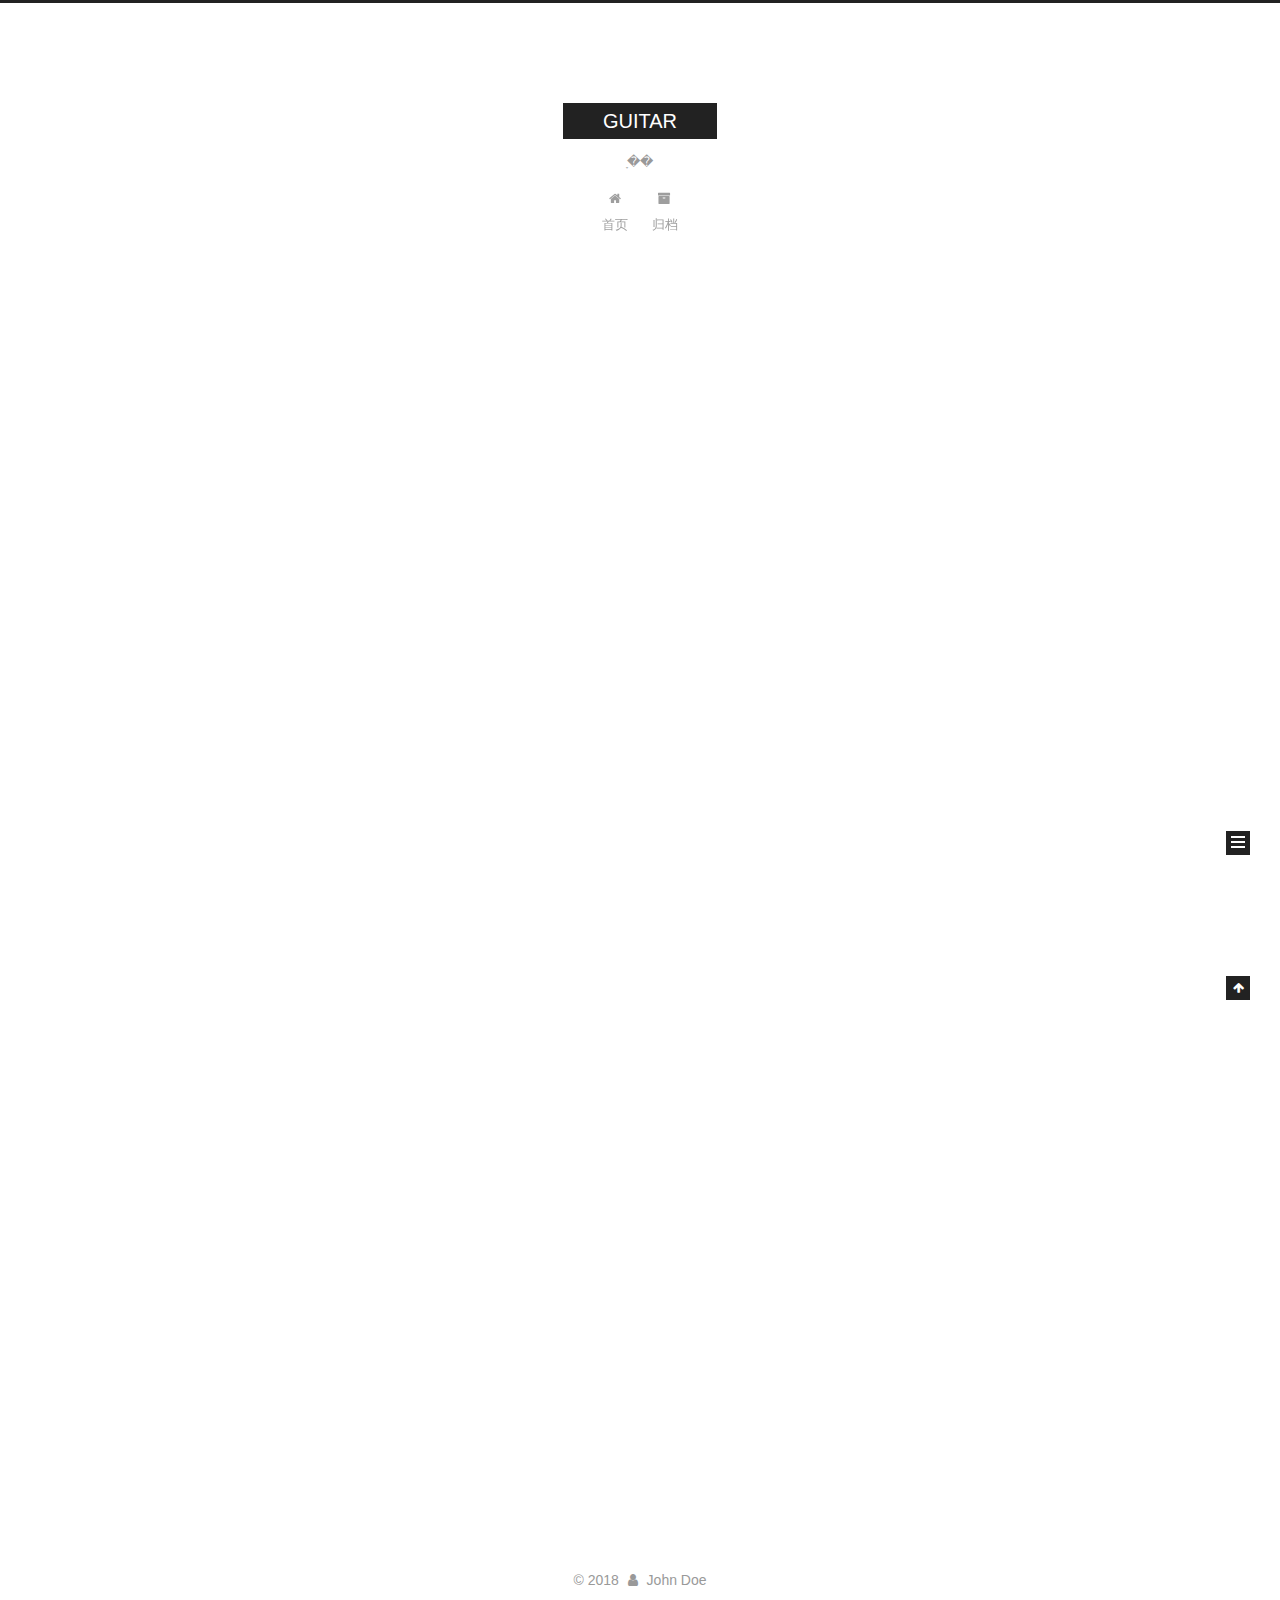
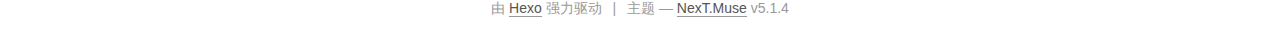
==== commit 42fa780c: "Site updated: 2018-10-02 14:22:20" ====
--- a/index.html
+++ b/index.html
@@ -5,7 +5,7 @@
   
 
 
-<html class="theme-next muse use-motion" lang="">
+<html class="theme-next muse use-motion" lang="zh-Hans">
 <head>
   <meta charset="UTF-8"/>
 <meta http-equiv="X-UA-Compatible" content="IE=edge" />
@@ -79,13 +79,17 @@
 
 
 
+<meta name="description" content="ָ������">
+<meta name="keywords" content="����">
 <meta property="og:type" content="website">
-<meta property="og:title" content="Hexo">
+<meta property="og:title" content="GUITAR">
 <meta property="og:url" content="http://yoursite.com/index.html">
-<meta property="og:site_name" content="Hexo">
-<meta property="og:locale" content="default">
+<meta property="og:site_name" content="GUITAR">
+<meta property="og:description" content="ָ������">
+<meta property="og:locale" content="zh-Hans">
 <meta name="twitter:card" content="summary">
-<meta name="twitter:title" content="Hexo">
+<meta name="twitter:title" content="GUITAR">
+<meta name="twitter:description" content="ָ������">
 
 
 
@@ -101,7 +105,7 @@
     motion: {"enable":true,"async":false,"transition":{"post_block":"fadeIn","post_header":"slideDownIn","post_body":"slideDownIn","coll_header":"slideLeftIn","sidebar":"slideUpIn"}},
     duoshuo: {
       userId: '0',
-      author: 'Author'
+      author: '博主'
     },
     algolia: {
       applicationID: '',
@@ -121,7 +125,7 @@
 
 
 
-  <title>Hexo</title>
+  <title>GUITAR</title>
   
 
 
@@ -133,7 +137,7 @@
 
 </head>
 
-<body itemscope itemtype="http://schema.org/WebPage" lang="default">
+<body itemscope itemtype="http://schema.org/WebPage" lang="zh-Hans">
 
   
   
@@ -152,12 +156,12 @@
     <div class="custom-logo-site-title">
       <a href="/"  class="brand" rel="start">
         <span class="logo-line-before"><i></i></span>
-        <span class="site-title">Hexo</span>
+        <span class="site-title">GUITAR</span>
         <span class="logo-line-after"><i></i></span>
       </a>
     </div>
       
-        <p class="site-subtitle"></p>
+        <p class="site-subtitle">ָ��</p>
       
   </div>
 
@@ -182,7 +186,7 @@
             
               <i class="menu-item-icon fa fa-fw fa-home"></i> <br />
             
-            Home
+            首页
           </a>
         </li>
       
@@ -192,7 +196,7 @@
             
               <i class="menu-item-icon fa fa-fw fa-archive"></i> <br />
             
-            Archives
+            归档
           </a>
         </li>
       
@@ -238,7 +242,7 @@
     </span>
 
     <span hidden itemprop="publisher" itemscope itemtype="http://schema.org/Organization">
-      <meta itemprop="name" content="Hexo">
+      <meta itemprop="name" content="GUITAR">
     </span>
 
     
@@ -258,9 +262,9 @@
                 <i class="fa fa-calendar-o"></i>
               </span>
               
-                <span class="post-meta-item-text">Posted on</span>
+                <span class="post-meta-item-text">发表于</span>
               
-              <time title="Post created" itemprop="dateCreated datePublished" datetime="2018-10-02T12:49:59+08:00">
+              <time title="创建于" itemprop="dateCreated datePublished" datetime="2018-10-02T12:49:59+08:00">
                 2018-10-02
               </time>
             
@@ -357,7 +361,7 @@
     </span>
 
     <span hidden itemprop="publisher" itemscope itemtype="http://schema.org/Organization">
-      <meta itemprop="name" content="Hexo">
+      <meta itemprop="name" content="GUITAR">
     </span>
 
     
@@ -377,9 +381,9 @@
                 <i class="fa fa-calendar-o"></i>
               </span>
               
-                <span class="post-meta-item-text">Posted on</span>
+                <span class="post-meta-item-text">发表于</span>
               
-              <time title="Post created" itemprop="dateCreated datePublished" datetime="2018-10-02T11:24:22+08:00">
+              <time title="创建于" itemprop="dateCreated datePublished" datetime="2018-10-02T11:24:22+08:00">
                 2018-10-02
               </time>
             
@@ -499,7 +503,7 @@
           <div class="site-author motion-element" itemprop="author" itemscope itemtype="http://schema.org/Person">
             
               <p class="site-author-name" itemprop="name">John Doe</p>
-              <p class="site-description motion-element" itemprop="description"></p>
+              <p class="site-description motion-element" itemprop="description">ָ������</p>
           </div>
 
           <nav class="site-state motion-element">
@@ -510,7 +514,7 @@
                 <a href="/archives/">
               
                   <span class="site-state-item-count">2</span>
-                  <span class="site-state-item-name">posts</span>
+                  <span class="site-state-item-name">日志</span>
                 </a>
               </div>
             
@@ -560,7 +564,7 @@
 </div>
 
 
-  <div class="powered-by">Powered by <a class="theme-link" target="_blank" href="https://hexo.io">Hexo</a></div>
+  <div class="powered-by">由 <a class="theme-link" target="_blank" href="https://hexo.io">Hexo</a> 强力驱动</div>
 
 
 
@@ -568,7 +572,7 @@
 
 
 
-  <div class="theme-info">Theme &mdash; <a class="theme-link" target="_blank" href="https://github.com/iissnan/hexo-theme-next">NexT.Muse</a> v5.1.4</div>
+  <div class="theme-info">主题 &mdash; <a class="theme-link" target="_blank" href="https://github.com/iissnan/hexo-theme-next">NexT.Muse</a> v5.1.4</div>
 
 
 
--- a/css/main.css
+++ b/css/main.css
@@ -1822,7 +1822,7 @@
   width: 4px;
   height: 4px;
   border-radius: 50%;
-  background: #ff00c1;
+  background: #8cb1ff;
 }
 .links-of-blogroll {
   font-size: 13px;
